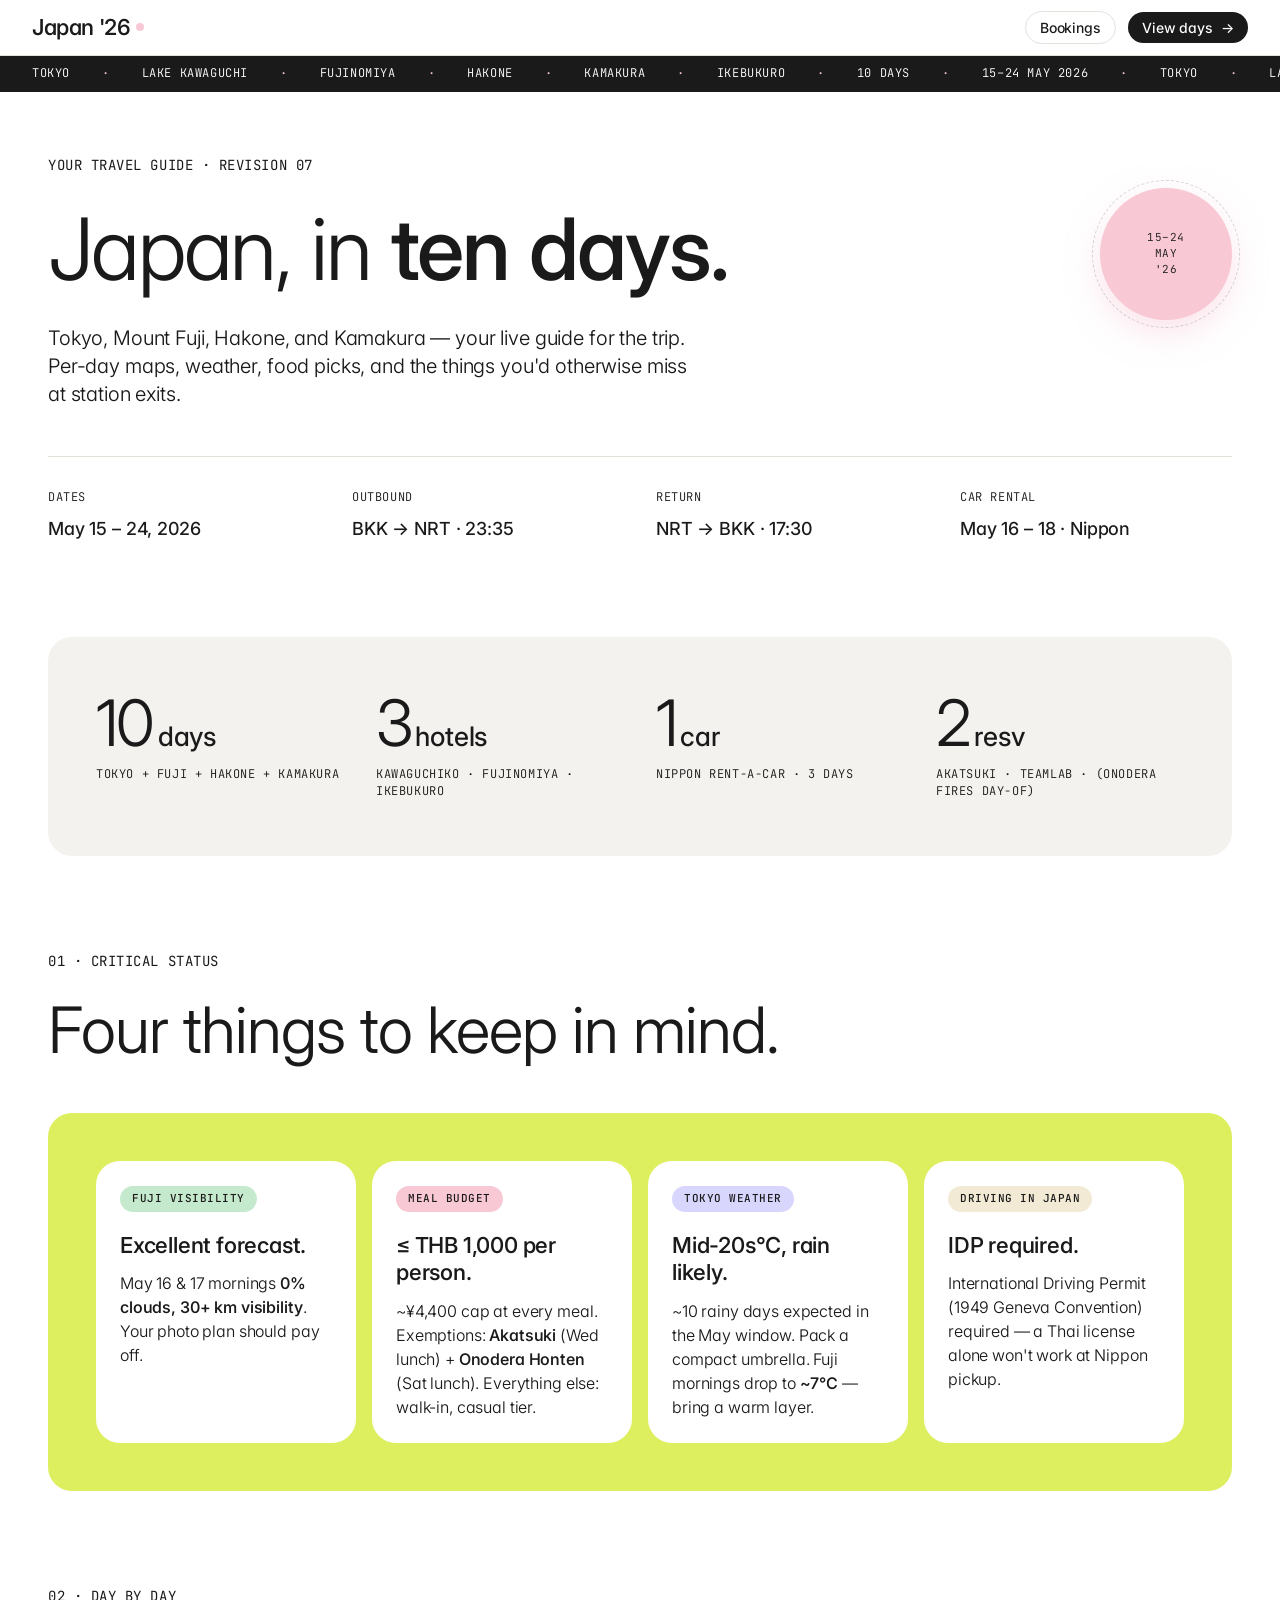
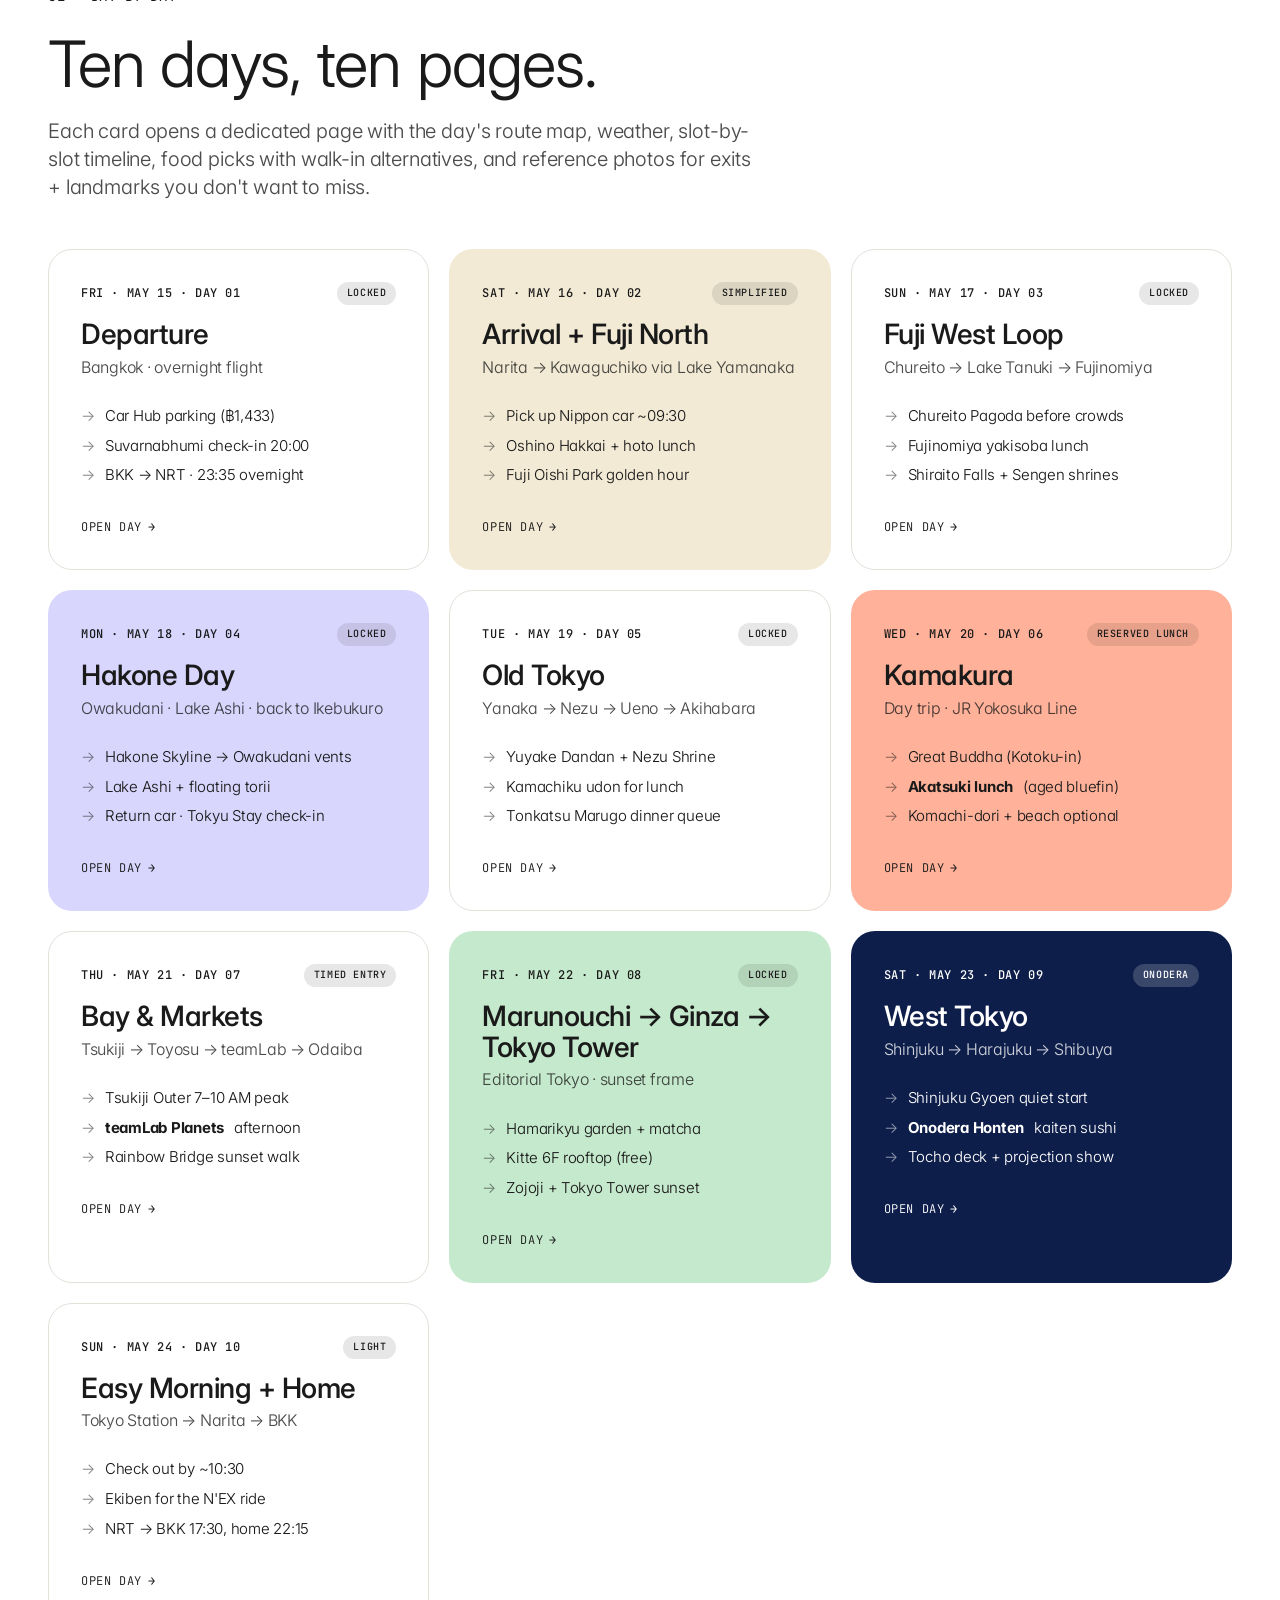
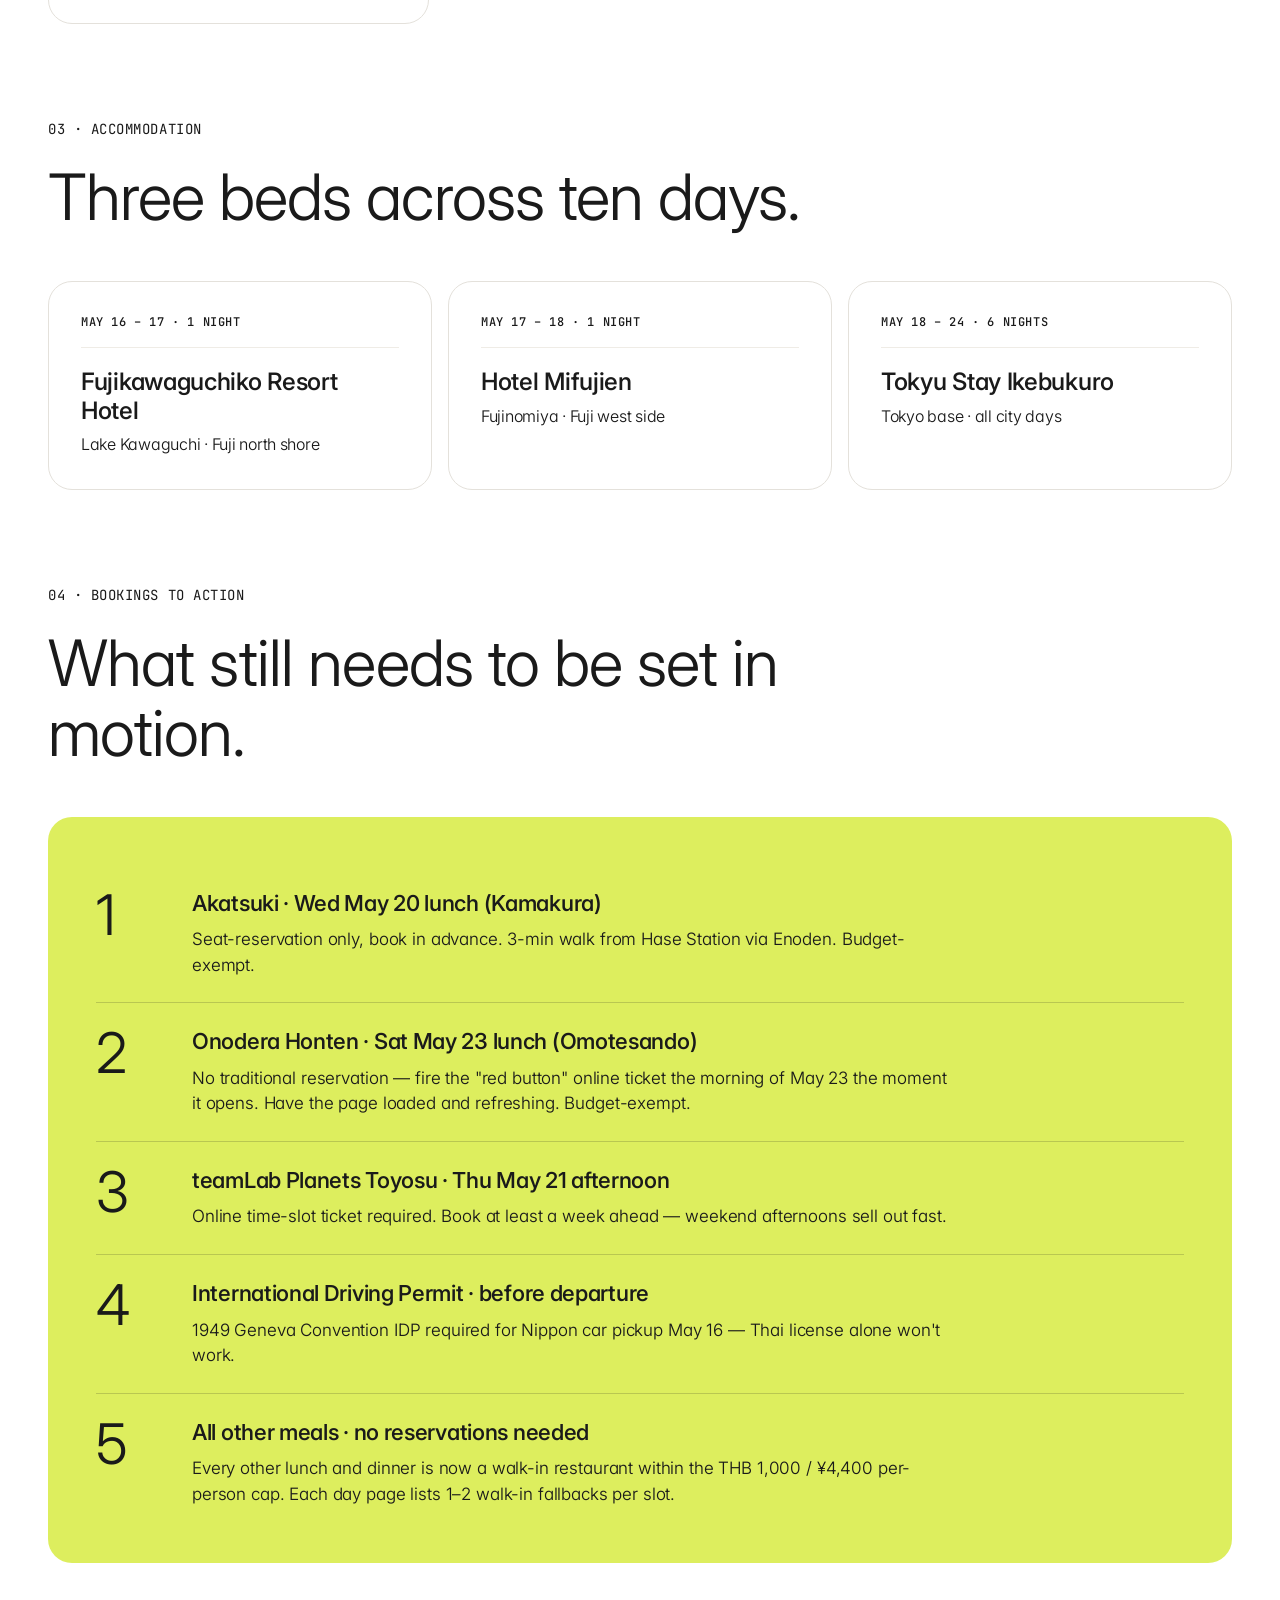
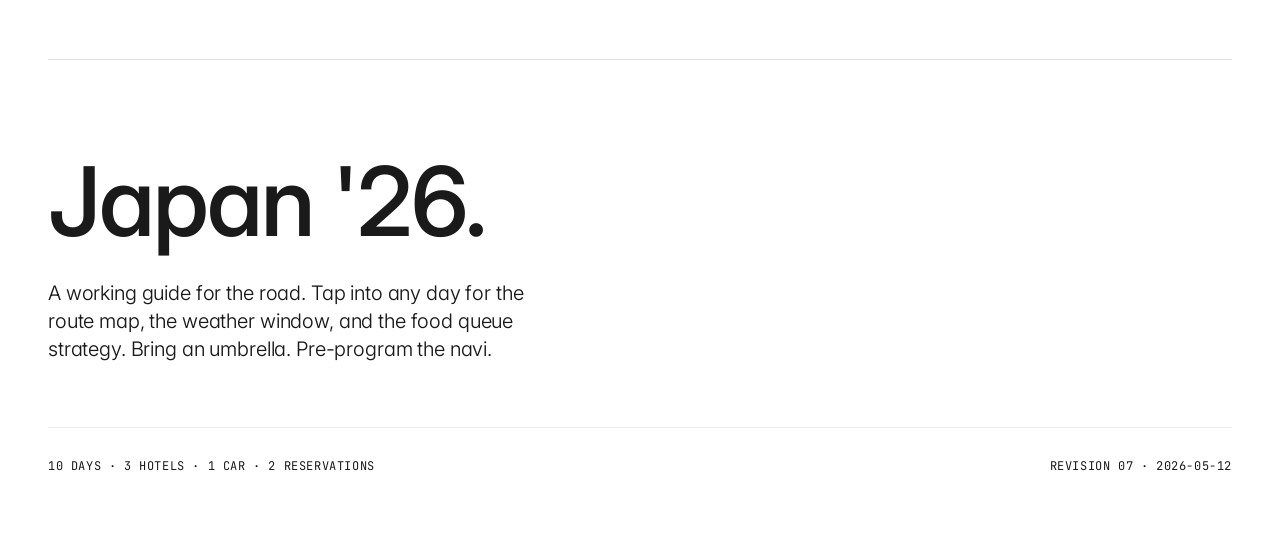
==== index.html @ 23b41fd6 "Initial commit: Japan May 2026 trip planner" ====
<!DOCTYPE html>
<html lang="en">
<head>
<meta charset="UTF-8">
<meta name="viewport" content="width=device-width, initial-scale=1.0">
<title>Japan '26 · May 15–24 — A Working Guide</title>
<link rel="preconnect" href="https://fonts.googleapis.com">
<link rel="preconnect" href="https://fonts.gstatic.com" crossorigin>
<link href="https://fonts.googleapis.com/css2?family=Inter:wght@100..900&family=JetBrains+Mono:wght@400;500;600&display=swap" rel="stylesheet">
<link rel="stylesheet" href="assets/styles.css">
</head>
<body>

<!-- TOP NAV -->
<nav class="top-nav">
  <a class="wordmark" href="index.html">Japan '26<span class="dot"></span></a>
  <div class="nav-actions">
    <a class="btn-secondary btn-sm" href="#bookings">Bookings</a>
    <a class="btn-primary btn-sm" href="#days">View days <span class="arrow">→</span></a>
  </div>
</nav>

<!-- MARQUEE -->
<div class="marquee" aria-hidden="true">
  <div class="marquee-track">
    <span>Tokyo</span><span class="sakura">·</span><span>Lake Kawaguchi</span><span class="sakura">·</span><span>Fujinomiya</span><span class="sakura">·</span><span>Hakone</span><span class="sakura">·</span><span>Kamakura</span><span class="sakura">·</span><span>Ikebukuro</span><span class="sakura">·</span><span>10 Days</span><span class="sakura">·</span><span>15–24 May 2026</span><span class="sakura">·</span>
    <span>Tokyo</span><span class="sakura">·</span><span>Lake Kawaguchi</span><span class="sakura">·</span><span>Fujinomiya</span><span class="sakura">·</span><span>Hakone</span><span class="sakura">·</span><span>Kamakura</span><span class="sakura">·</span><span>Ikebukuro</span><span class="sakura">·</span><span>10 Days</span><span class="sakura">·</span><span>15–24 May 2026</span><span class="sakura">·</span>
  </div>
</div>

<div class="container">

  <!-- HERO -->
  <header class="hero">
    <div class="orbit-badge">
      <span class="ring"></span>
      <span>15–24<br>May<br>'26</span>
    </div>
    <div class="eyebrow">Your travel guide · Revision 07</div>
    <h1 class="display-xl">
      <span class="word">Japan,</span>
      <span class="word">in</span>
      <span class="word em">ten</span>
      <span class="word em">days.</span>
    </h1>
    <p class="body-lg lede">Tokyo, Mount Fuji, Hakone, and Kamakura — your live guide for the trip. Per-day maps, weather, food picks, and the things you'd otherwise miss at station exits.</p>
    <div class="meta-row">
      <div>
        <span class="meta-label">Dates</span>
        <span class="meta-value">May 15 – 24, 2026</span>
      </div>
      <div>
        <span class="meta-label">Outbound</span>
        <span class="meta-value">BKK → NRT · 23:35</span>
      </div>
      <div>
        <span class="meta-label">Return</span>
        <span class="meta-value">NRT → BKK · 17:30</span>
      </div>
      <div>
        <span class="meta-label">Car rental</span>
        <span class="meta-value">May 16 – 18 · Nippon</span>
      </div>
    </div>
  </header>

  <!-- COUNTER STRIP -->
  <div class="counter-strip reveal">
    <div class="counter">
      <span class="counter-value"><span data-counter data-target="10">0</span><span class="unit">days</span></span>
      <span class="counter-label">Tokyo + Fuji + Hakone + Kamakura</span>
    </div>
    <div class="counter">
      <span class="counter-value"><span data-counter data-target="3">0</span><span class="unit">hotels</span></span>
      <span class="counter-label">Kawaguchiko · Fujinomiya · Ikebukuro</span>
    </div>
    <div class="counter">
      <span class="counter-value"><span data-counter data-target="1">0</span><span class="unit">car</span></span>
      <span class="counter-label">Nippon Rent-a-Car · 3 days</span>
    </div>
    <div class="counter">
      <span class="counter-value"><span data-counter data-target="2">0</span><span class="unit">resv</span></span>
      <span class="counter-label">Akatsuki · teamLab · (Onodera fires day-of)</span>
    </div>
  </div>

  <!-- 01 · CRITICAL STATUS -->
  <section class="reveal">
    <div class="section-head">
      <div class="eyebrow">01 · Critical Status</div>
      <h2 class="display-lg section-title">Four things to keep in mind.</h2>
    </div>
    <div class="color-block lime">
      <div class="status-grid">
        <div class="status-card">
          <span class="status-pill ok">Fuji visibility</span>
          <h3>Excellent forecast.</h3>
          <p>May 16 &amp; 17 mornings <strong>0% clouds, 30+ km visibility</strong>. Your photo plan should pay off.</p>
        </div>
        <div class="status-card">
          <span class="status-pill alert">Meal budget</span>
          <h3>≤ THB 1,000 per person.</h3>
          <p>~¥4,400 cap at every meal. Exemptions: <strong>Akatsuki</strong> (Wed lunch) + <strong>Onodera Honten</strong> (Sat lunch). Everything else: walk-in, casual tier.</p>
        </div>
        <div class="status-card">
          <span class="status-pill info">Tokyo weather</span>
          <h3>Mid-20s°C, rain likely.</h3>
          <p>~10 rainy days expected in the May window. Pack a compact umbrella. Fuji mornings drop to <strong>~7°C</strong> — bring a warm layer.</p>
        </div>
        <div class="status-card">
          <span class="status-pill note">Driving in Japan</span>
          <h3>IDP required.</h3>
          <p>International Driving Permit (1949 Geneva Convention) required — a Thai license alone won't work at Nippon pickup.</p>
        </div>
      </div>
    </div>
  </section>

  <!-- 02 · DAY BY DAY -->
  <section id="days">
    <div class="section-head">
      <div class="eyebrow">02 · Day by Day</div>
      <h2 class="display-lg section-title">Ten days, ten pages.</h2>
      <p class="body-lg" style="max-width:720px;margin-top:18px;opacity:0.78;">Each card opens a dedicated page with the day's route map, weather, slot-by-slot timeline, food picks with walk-in alternatives, and reference photos for exits + landmarks you don't want to miss.</p>
    </div>

    <div class="day-grid">
      <!-- Day 1 -->
      <a class="day-card canvas reveal" href="day1.html" data-day="1">
        <div class="day-card-meta"><span>Fri · May 15 · Day 01</span><span class="day-card-tag">Locked</span></div>
        <div class="day-card-title">Departure</div>
        <div class="day-card-sub">Bangkok · overnight flight</div>
        <ul class="day-card-list">
          <li>Car Hub parking (฿1,433)</li>
          <li>Suvarnabhumi check-in 20:00</li>
          <li>BKK → NRT · 23:35 overnight</li>
        </ul>
        <span class="day-card-cta">Open day <span class="arrow">→</span></span>
      </a>

      <!-- Day 2 -->
      <a class="day-card cream reveal delay-1" href="day2.html" data-day="2">
        <div class="day-card-meta"><span>Sat · May 16 · Day 02</span><span class="day-card-tag">Simplified</span></div>
        <div class="day-card-title">Arrival + Fuji North</div>
        <div class="day-card-sub">Narita → Kawaguchiko via Lake Yamanaka</div>
        <ul class="day-card-list">
          <li>Pick up Nippon car ~09:30</li>
          <li>Oshino Hakkai + hoto lunch</li>
          <li>Fuji Oishi Park golden hour</li>
        </ul>
        <span class="day-card-cta">Open day <span class="arrow">→</span></span>
      </a>

      <!-- Day 3 -->
      <a class="day-card canvas reveal delay-2" href="day3.html" data-day="3">
        <div class="day-card-meta"><span>Sun · May 17 · Day 03</span><span class="day-card-tag">Locked</span></div>
        <div class="day-card-title">Fuji West Loop</div>
        <div class="day-card-sub">Chureito → Lake Tanuki → Fujinomiya</div>
        <ul class="day-card-list">
          <li>Chureito Pagoda before crowds</li>
          <li>Fujinomiya yakisoba lunch</li>
          <li>Shiraito Falls + Sengen shrines</li>
        </ul>
        <span class="day-card-cta">Open day <span class="arrow">→</span></span>
      </a>

      <!-- Day 4 -->
      <a class="day-card lilac reveal delay-3" href="day4.html" data-day="4">
        <div class="day-card-meta"><span>Mon · May 18 · Day 04</span><span class="day-card-tag">Locked</span></div>
        <div class="day-card-title">Hakone Day</div>
        <div class="day-card-sub">Owakudani · Lake Ashi · back to Ikebukuro</div>
        <ul class="day-card-list">
          <li>Hakone Skyline → Owakudani vents</li>
          <li>Lake Ashi + floating torii</li>
          <li>Return car · Tokyu Stay check-in</li>
        </ul>
        <span class="day-card-cta">Open day <span class="arrow">→</span></span>
      </a>

      <!-- Day 5 -->
      <a class="day-card canvas reveal" href="day5.html" data-day="5">
        <div class="day-card-meta"><span>Tue · May 19 · Day 05</span><span class="day-card-tag">Locked</span></div>
        <div class="day-card-title">Old Tokyo</div>
        <div class="day-card-sub">Yanaka → Nezu → Ueno → Akihabara</div>
        <ul class="day-card-list">
          <li>Yuyake Dandan + Nezu Shrine</li>
          <li>Kamachiku udon for lunch</li>
          <li>Tonkatsu Marugo dinner queue</li>
        </ul>
        <span class="day-card-cta">Open day <span class="arrow">→</span></span>
      </a>

      <!-- Day 6 -->
      <a class="day-card coral reveal delay-1" href="day6.html" data-day="6">
        <div class="day-card-meta"><span>Wed · May 20 · Day 06</span><span class="day-card-tag">Reserved lunch</span></div>
        <div class="day-card-title">Kamakura</div>
        <div class="day-card-sub">Day trip · JR Yokosuka Line</div>
        <ul class="day-card-list">
          <li>Great Buddha (Kotoku-in)</li>
          <li><strong>Akatsuki lunch</strong> (aged bluefin)</li>
          <li>Komachi-dori + beach optional</li>
        </ul>
        <span class="day-card-cta">Open day <span class="arrow">→</span></span>
      </a>

      <!-- Day 7 -->
      <a class="day-card canvas reveal delay-2" href="day7.html" data-day="7">
        <div class="day-card-meta"><span>Thu · May 21 · Day 07</span><span class="day-card-tag">Timed entry</span></div>
        <div class="day-card-title">Bay &amp; Markets</div>
        <div class="day-card-sub">Tsukiji → Toyosu → teamLab → Odaiba</div>
        <ul class="day-card-list">
          <li>Tsukiji Outer 7–10 AM peak</li>
          <li><strong>teamLab Planets</strong> afternoon</li>
          <li>Rainbow Bridge sunset walk</li>
        </ul>
        <span class="day-card-cta">Open day <span class="arrow">→</span></span>
      </a>

      <!-- Day 8 -->
      <a class="day-card mint reveal delay-3" href="day8.html" data-day="8">
        <div class="day-card-meta"><span>Fri · May 22 · Day 08</span><span class="day-card-tag">Locked</span></div>
        <div class="day-card-title">Marunouchi → Ginza → Tokyo Tower</div>
        <div class="day-card-sub">Editorial Tokyo · sunset frame</div>
        <ul class="day-card-list">
          <li>Hamarikyu garden + matcha</li>
          <li>Kitte 6F rooftop (free)</li>
          <li>Zojoji + Tokyo Tower sunset</li>
        </ul>
        <span class="day-card-cta">Open day <span class="arrow">→</span></span>
      </a>

      <!-- Day 9 -->
      <a class="day-card navy reveal" href="day9.html" data-day="9">
        <div class="day-card-meta"><span>Sat · May 23 · Day 09</span><span class="day-card-tag">Onodera</span></div>
        <div class="day-card-title">West Tokyo</div>
        <div class="day-card-sub">Shinjuku → Harajuku → Shibuya</div>
        <ul class="day-card-list">
          <li>Shinjuku Gyoen quiet start</li>
          <li><strong>Onodera Honten</strong> kaiten sushi</li>
          <li>Tocho deck + projection show</li>
        </ul>
        <span class="day-card-cta">Open day <span class="arrow">→</span></span>
      </a>

      <!-- Day 10 -->
      <a class="day-card canvas reveal delay-1" href="day10.html" data-day="10">
        <div class="day-card-meta"><span>Sun · May 24 · Day 10</span><span class="day-card-tag">Light</span></div>
        <div class="day-card-title">Easy Morning + Home</div>
        <div class="day-card-sub">Tokyo Station → Narita → BKK</div>
        <ul class="day-card-list">
          <li>Check out by ~10:30</li>
          <li>Ekiben for the N'EX ride</li>
          <li>NRT → BKK 17:30, home 22:15</li>
        </ul>
        <span class="day-card-cta">Open day <span class="arrow">→</span></span>
      </a>
    </div>
  </section>

  <!-- 03 · ACCOMMODATION -->
  <section class="reveal">
    <div class="section-head">
      <div class="eyebrow">03 · Accommodation</div>
      <h2 class="display-lg section-title">Three beds across ten days.</h2>
    </div>
    <div class="hotel-grid">
      <div class="hotel-card">
        <div class="hotel-dates">May 16 – 17 · 1 night</div>
        <div class="hotel-name">Fujikawaguchiko Resort Hotel</div>
        <div class="hotel-loc">Lake Kawaguchi · Fuji north shore</div>
      </div>
      <div class="hotel-card">
        <div class="hotel-dates">May 17 – 18 · 1 night</div>
        <div class="hotel-name">Hotel Mifujien</div>
        <div class="hotel-loc">Fujinomiya · Fuji west side</div>
      </div>
      <div class="hotel-card">
        <div class="hotel-dates">May 18 – 24 · 6 nights</div>
        <div class="hotel-name">Tokyu Stay Ikebukuro</div>
        <div class="hotel-loc">Tokyo base · all city days</div>
      </div>
    </div>
  </section>

  <!-- 04 · BOOKINGS -->
  <section id="bookings" class="reveal">
    <div class="section-head">
      <div class="eyebrow">04 · Bookings to Action</div>
      <h2 class="display-lg section-title">What still needs to be set in motion.</h2>
    </div>
    <div class="color-block lime">
      <div class="bookings-list">
        <div class="booking">
          <div class="booking-num">1</div>
          <div>
            <div class="booking-title">Akatsuki · Wed May 20 lunch (Kamakura)</div>
            <div class="booking-body">Seat-reservation only, book in advance. 3-min walk from Hase Station via Enoden. Budget-exempt.</div>
          </div>
        </div>
        <div class="booking">
          <div class="booking-num">2</div>
          <div>
            <div class="booking-title">Onodera Honten · Sat May 23 lunch (Omotesando)</div>
            <div class="booking-body">No traditional reservation — fire the "red button" online ticket the morning of May 23 the moment it opens. Have the page loaded and refreshing. Budget-exempt.</div>
          </div>
        </div>
        <div class="booking">
          <div class="booking-num">3</div>
          <div>
            <div class="booking-title">teamLab Planets Toyosu · Thu May 21 afternoon</div>
            <div class="booking-body">Online time-slot ticket required. Book at least a week ahead — weekend afternoons sell out fast.</div>
          </div>
        </div>
        <div class="booking">
          <div class="booking-num">4</div>
          <div>
            <div class="booking-title">International Driving Permit · before departure</div>
            <div class="booking-body">1949 Geneva Convention IDP required for Nippon car pickup May 16 — Thai license alone won't work.</div>
          </div>
        </div>
        <div class="booking">
          <div class="booking-num">5</div>
          <div>
            <div class="booking-title">All other meals · no reservations needed</div>
            <div class="booking-body">Every other lunch and dinner is now a walk-in restaurant within the THB 1,000 / ¥4,400 per-person cap. Each day page lists 1–2 walk-in fallbacks per slot.</div>
          </div>
        </div>
      </div>
    </div>
  </section>

  <!-- FOOTER -->
  <footer class="footer">
    <div class="footer-wordmark">Japan '26.</div>
    <p class="body-lg">A working guide for the road. Tap into any day for the route map, the weather window, and the food queue strategy. Bring an umbrella. Pre-program the navi.</p>
    <div class="footer-meta">
      <span class="caption">10 days · 3 hotels · 1 car · 2 reservations</span>
      <span class="caption">Revision 07 · 2026-05-12</span>
    </div>
  </footer>

</div>

<script src="assets/routes.js"></script>
<script src="assets/app.js"></script>
</body>
</html>
---- assets/styles.css ----
/* ============================================================
   Japan '26 — Shared Design System
   Based on DESIGN.md (Figma-style monochrome + pastel blocks)
   ============================================================ */

:root {
  /* Brand & Accent */
  --primary: #1A1A1A;
  --canvas: #FFFFFF;
  --inverse-canvas: #1A1A1A;
  --accent-sakura: #F8C8D5;

  /* Surface */
  --surface-soft: #F4F2EE;
  --hairline: #E4E1DB;
  --hairline-soft: #EFECE6;

  /* Color Blocks */
  --block-lime: #DDEE5E;
  --block-lilac: #D9D6FE;
  --block-cream: #F2EAD5;
  --block-mint: #C5E9CC;
  --block-pink: #F9D6D4;
  --block-coral: #FFB199;
  --block-navy: #0E1E4A;

  /* Text */
  --ink: #1A1A1A;
  --inverse-ink: #FFFFFF;

  /* Semantic */
  --semantic-success: #2EA851;
  --semantic-warn: #C9621A;

  /* Motion */
  --ease-out: cubic-bezier(0.16, 1, 0.3, 1);
  --ease-quint: cubic-bezier(0.22, 1, 0.36, 1);
  --pulse-speed: 3.5s;
}

* { margin: 0; padding: 0; box-sizing: border-box; }
html { font-size: 16px; scroll-behavior: smooth; }
body {
  background: var(--canvas);
  color: var(--ink);
  font-family: 'Inter', system-ui, -apple-system, sans-serif;
  font-weight: 320;
  line-height: 1.45;
  letter-spacing: -0.26px;
  font-feature-settings: "kern" 1, "cv11" 1;
  -webkit-font-smoothing: antialiased;
  text-rendering: optimizeLegibility;
  overflow-x: hidden;
}
img, video, iframe { max-width: 100%; }

/* ============================================================
   TYPOGRAPHY ROLES
   ============================================================ */
.display-xl {
  font-size: clamp(48px, 8.4vw, 86px);
  font-weight: 340;
  line-height: 1.00;
  letter-spacing: -1.72px;
}
.display-lg {
  font-size: clamp(40px, 5.4vw, 64px);
  font-weight: 340;
  line-height: 1.10;
  letter-spacing: -0.96px;
}
.headline {
  font-size: 26px;
  font-weight: 540;
  line-height: 1.35;
  letter-spacing: -0.26px;
}
.subhead {
  font-size: 26px;
  font-weight: 340;
  line-height: 1.35;
  letter-spacing: -0.26px;
}
.card-title {
  font-size: 24px;
  font-weight: 700;
  line-height: 1.30;
  letter-spacing: -0.20px;
}
.body-lg {
  font-size: 20px;
  font-weight: 330;
  line-height: 1.40;
  letter-spacing: -0.14px;
}
.body {
  font-size: 18px;
  font-weight: 320;
  line-height: 1.45;
  letter-spacing: -0.26px;
}
.body-sm {
  font-size: 16px;
  font-weight: 330;
  line-height: 1.45;
  letter-spacing: -0.14px;
}
.eyebrow {
  font-family: 'JetBrains Mono', monospace;
  font-size: 14px;
  font-weight: 400;
  line-height: 1.30;
  letter-spacing: 0.54px;
  text-transform: uppercase;
}
.caption {
  font-family: 'JetBrains Mono', monospace;
  font-size: 12px;
  font-weight: 400;
  line-height: 1.00;
  letter-spacing: 0.60px;
  text-transform: uppercase;
}
.mono { font-family: 'JetBrains Mono', monospace; }

/* ============================================================
   TOP NAV
   ============================================================ */
.top-nav {
  height: 56px;
  border-bottom: 1px solid var(--hairline);
  display: flex;
  align-items: center;
  justify-content: space-between;
  padding: 0 32px;
  position: sticky;
  top: 0;
  background: rgba(255, 255, 255, 0.92);
  backdrop-filter: saturate(140%) blur(8px);
  -webkit-backdrop-filter: saturate(140%) blur(8px);
  z-index: 100;
}
.wordmark {
  font-size: 22px;
  font-weight: 540;
  letter-spacing: -0.4px;
  color: var(--ink);
  text-decoration: none;
}
.wordmark .dot {
  display: inline-block;
  width: 8px;
  height: 8px;
  background: var(--accent-sakura);
  border-radius: 50%;
  margin-left: 6px;
  vertical-align: 4px;
  animation: pulse-dot 2.4s ease-in-out infinite;
}
@keyframes pulse-dot {
  0%, 100% { transform: scale(1); opacity: 1; }
  50% { transform: scale(1.4); opacity: 0.7; }
}
.nav-actions {
  display: flex;
  gap: 12px;
  align-items: center;
}
.nav-actions .crumb {
  font-family: 'JetBrains Mono', monospace;
  font-size: 12px;
  letter-spacing: 0.60px;
  text-transform: uppercase;
  color: var(--ink);
  opacity: 0.65;
  margin-right: 8px;
}
.nav-actions .crumb .sep { margin: 0 8px; opacity: 0.4; }

/* ============================================================
   PILL BUTTONS
   ============================================================ */
.btn-primary, .btn-secondary {
  font-size: 20px;
  font-weight: 480;
  line-height: 1.40;
  letter-spacing: -0.10px;
  border-radius: 50px;
  border: none;
  cursor: pointer;
  text-decoration: none;
  display: inline-flex;
  align-items: center;
  gap: 8px;
  transition: transform 200ms var(--ease-out), background 200ms;
}
.btn-primary {
  background: var(--primary);
  color: var(--inverse-ink);
  padding: 10px 20px;
}
.btn-secondary {
  background: var(--canvas);
  color: var(--ink);
  padding: 8px 18px 10px;
  border: 1px solid var(--hairline);
}
.btn-primary:hover, .btn-secondary:hover { transform: translateY(-2px) scale(0.99); }
.btn-primary:active, .btn-secondary:active { transform: translateY(0) scale(0.98); }
.btn-sm { font-size: 14px; padding: 6px 14px; }
.btn-primary .arrow { transition: transform 220ms var(--ease-out); }
.btn-primary:hover .arrow { transform: translateX(4px); }

/* ============================================================
   MARQUEE
   ============================================================ */
.marquee {
  background: var(--inverse-canvas);
  color: var(--inverse-ink);
  height: 36px;
  display: flex;
  align-items: center;
  overflow: hidden;
  white-space: nowrap;
  font-family: 'JetBrains Mono', monospace;
  font-size: 12px;
  letter-spacing: 0.60px;
  text-transform: uppercase;
}
.marquee-track {
  display: inline-flex;
  gap: 32px;
  padding-left: 32px;
  animation: marquee 40s linear infinite;
}
.marquee-track span { flex: 0 0 auto; }
.marquee-track .sakura { color: var(--accent-sakura); }
@keyframes marquee {
  0% { transform: translateX(0); }
  100% { transform: translateX(-50%); }
}

/* ============================================================
   CONTAINER
   ============================================================ */
.container {
  max-width: 1280px;
  margin: 0 auto;
  padding: 64px 48px 48px;
}
.container-narrow {
  max-width: 980px;
  margin: 0 auto;
  padding: 64px 48px 48px;
}

/* ============================================================
   HERO (landing)
   ============================================================ */
.hero { padding: 0 0 96px; position: relative; }
.hero .eyebrow { margin-bottom: 32px; color: var(--ink); }
.hero h1 {
  max-width: 1000px;
  margin-bottom: 32px;
}
.hero h1 .em { font-weight: 540; }
.hero h1 .word { display: inline-block; animation: word-rise 700ms var(--ease-out) backwards; }
.hero h1 .word:nth-child(1) { animation-delay: 60ms; }
.hero h1 .word:nth-child(2) { animation-delay: 140ms; }
.hero h1 .word:nth-child(3) { animation-delay: 220ms; }
.hero h1 .word:nth-child(4) { animation-delay: 300ms; }
.hero h1 .word:nth-child(5) { animation-delay: 380ms; }
@keyframes word-rise {
  from { opacity: 0; transform: translateY(28px); }
  to { opacity: 1; transform: translateY(0); }
}
.hero .lede { max-width: 640px; animation: word-rise 700ms 400ms var(--ease-out) backwards; }
.meta-row {
  display: grid;
  grid-template-columns: repeat(auto-fit, minmax(200px, 1fr));
  gap: 32px;
  margin-top: 48px;
  padding-top: 32px;
  border-top: 1px solid var(--hairline);
}
.meta-label {
  font-family: 'JetBrains Mono', monospace;
  font-size: 12px;
  letter-spacing: 0.60px;
  text-transform: uppercase;
  color: var(--ink);
  display: block;
  margin-bottom: 10px;
}
.meta-value {
  font-size: 18px;
  font-weight: 480;
  letter-spacing: -0.14px;
  line-height: 1.30;
}

/* Orbital badge on landing hero */
.orbit-badge {
  position: absolute;
  top: 32px;
  right: 0;
  width: 132px;
  height: 132px;
  border-radius: 50%;
  background: var(--accent-sakura);
  display: flex;
  align-items: center;
  justify-content: center;
  font-family: 'JetBrains Mono', monospace;
  font-size: 11px;
  letter-spacing: 0.6px;
  text-transform: uppercase;
  text-align: center;
  color: var(--ink);
  animation: orbit-float 6s ease-in-out infinite;
  box-shadow: 0 12px 32px rgba(248, 200, 213, 0.5);
}
.orbit-badge .ring {
  position: absolute;
  inset: -8px;
  border-radius: 50%;
  border: 1px dashed rgba(26, 26, 26, 0.18);
  animation: orbit-spin 18s linear infinite;
}
@keyframes orbit-float {
  0%, 100% { transform: translateY(0) rotate(-4deg); }
  50% { transform: translateY(-12px) rotate(4deg); }
}
@keyframes orbit-spin {
  to { transform: rotate(360deg); }
}

/* ============================================================
   SECTIONS
   ============================================================ */
section { margin-bottom: 96px; }
.section-head { margin-bottom: 48px; }
.section-head .eyebrow { margin-bottom: 24px; }
.section-title { max-width: 900px; }

/* ============================================================
   COLOR BLOCKS
   ============================================================ */
.color-block {
  border-radius: 24px;
  padding: 48px;
  position: relative;
  overflow: hidden;
}
.color-block.lime { background: var(--block-lime); }
.color-block.lilac { background: var(--block-lilac); }
.color-block.cream { background: var(--block-cream); }
.color-block.mint { background: var(--block-mint); }
.color-block.pink { background: var(--block-pink); }
.color-block.coral { background: var(--block-coral); }
.color-block.navy {
  background: var(--block-navy);
  color: var(--inverse-ink);
}
.color-block.navy .eyebrow,
.color-block.navy .meta-label,
.color-block.navy .caption { color: var(--inverse-ink); }

/* ============================================================
   COUNTER STRIP
   ============================================================ */
.counter-strip {
  display: grid;
  grid-template-columns: repeat(auto-fit, minmax(180px, 1fr));
  gap: 32px;
  padding: 56px 48px;
  background: var(--surface-soft);
  border-radius: 24px;
  margin-bottom: 96px;
}
.counter {
  display: flex;
  flex-direction: column;
  gap: 12px;
}
.counter-value {
  font-size: clamp(40px, 5vw, 64px);
  font-weight: 340;
  letter-spacing: -1.6px;
  line-height: 0.95;
}
.counter-value .unit {
  font-size: 0.42em;
  font-weight: 480;
  margin-left: 4px;
  letter-spacing: -0.2px;
}
.counter-label {
  font-family: 'JetBrains Mono', monospace;
  font-size: 12px;
  letter-spacing: 0.6px;
  text-transform: uppercase;
}

/* ============================================================
   CRITICAL STATUS
   ============================================================ */
.status-grid {
  display: grid;
  grid-template-columns: repeat(auto-fit, minmax(240px, 1fr));
  gap: 16px;
}
.status-card {
  background: var(--canvas);
  border-radius: 24px;
  padding: 24px;
  position: relative;
  overflow: hidden;
}
.status-pill {
  display: inline-block;
  font-family: 'JetBrains Mono', monospace;
  font-size: 11px;
  font-weight: 500;
  letter-spacing: 0.50px;
  text-transform: uppercase;
  padding: 5px 12px;
  border-radius: 50px;
  background: var(--surface-soft);
  color: var(--ink);
  margin-bottom: 20px;
}
.status-pill.ok { background: var(--block-mint); }
.status-pill.alert { background: var(--accent-sakura); }
.status-pill.info { background: var(--block-lilac); }
.status-pill.note { background: var(--block-cream); }
.status-card h3 {
  font-size: 22px;
  font-weight: 540;
  line-height: 1.25;
  letter-spacing: -0.20px;
  margin-bottom: 12px;
}
.status-card p {
  font-size: 16px;
  font-weight: 330;
  line-height: 1.50;
  letter-spacing: -0.14px;
}
.status-card p strong { font-weight: 540; }

/* ============================================================
   DAY CARDS (landing grid)
   ============================================================ */
.day-grid {
  display: grid;
  grid-template-columns: repeat(auto-fit, minmax(320px, 1fr));
  gap: 20px;
}
.day-card {
  display: block;
  position: relative;
  border-radius: 24px;
  padding: 32px;
  text-decoration: none;
  color: var(--ink);
  overflow: hidden;
  transition: transform 320ms var(--ease-out), box-shadow 320ms var(--ease-out);
  border: 1px solid transparent;
}
.day-card.canvas { background: var(--canvas); border-color: var(--hairline); }
.day-card.cream { background: var(--block-cream); }
.day-card.lilac { background: var(--block-lilac); }
.day-card.coral { background: var(--block-coral); }
.day-card.mint { background: var(--block-mint); }
.day-card.pink { background: var(--block-pink); }
.day-card.lime { background: var(--block-lime); }
.day-card.navy { background: var(--block-navy); color: var(--inverse-ink); }
.day-card.navy .day-card-meta,
.day-card.navy .day-card-tag,
.day-card.navy .day-card-cta { color: var(--inverse-ink); }
.day-card:hover { transform: translateY(-4px); box-shadow: 0 24px 48px rgba(26,26,26,0.12); }

.day-card::after {
  content: "";
  position: absolute;
  inset: 0;
  pointer-events: none;
  background: linear-gradient(110deg, transparent 30%, rgba(255,255,255,0.28) 50%, transparent 70%);
  transform: translateX(-120%);
  transition: transform 900ms var(--ease-quint);
}
.day-card.navy::after {
  background: linear-gradient(110deg, transparent 30%, rgba(255,255,255,0.18) 50%, transparent 70%);
}
.day-card:hover::after { transform: translateX(120%); }

.day-card-meta {
  font-family: 'JetBrains Mono', monospace;
  font-size: 12px;
  font-weight: 500;
  letter-spacing: 0.60px;
  text-transform: uppercase;
  margin-bottom: 14px;
  display: flex;
  justify-content: space-between;
  align-items: center;
}
.day-card-tag {
  font-size: 10px;
  padding: 4px 10px;
  border-radius: 50px;
  background: rgba(26, 26, 26, 0.10);
}
.day-card.navy .day-card-tag { background: rgba(255, 255, 255, 0.18); }
.day-card-title {
  font-size: 28px;
  font-weight: 540;
  line-height: 1.10;
  letter-spacing: -0.5px;
  margin-bottom: 6px;
}
.day-card-sub {
  font-size: 16px;
  font-weight: 330;
  opacity: 0.78;
  margin-bottom: 22px;
}
.day-card-list {
  list-style: none;
  margin-bottom: 24px;
}
.day-card-list li {
  font-size: 15px;
  line-height: 1.45;
  padding: 4px 0;
  display: flex;
  gap: 10px;
}
.day-card-list li::before {
  content: "→";
  opacity: 0.55;
  flex: 0 0 14px;
}
.day-card-cta {
  font-family: 'JetBrains Mono', monospace;
  font-size: 12px;
  letter-spacing: 0.6px;
  text-transform: uppercase;
  display: inline-flex;
  align-items: center;
  gap: 6px;
}
.day-card-cta .arrow {
  transition: transform 280ms var(--ease-out);
}
.day-card:hover .day-card-cta .arrow {
  transform: translateX(6px);
}

/* Flow-dots underline (used in day hero + day-card titles optionally) */
.flow-line {
  position: relative;
  height: 2px;
  margin-top: 18px;
  background: rgba(26, 26, 26, 0.18);
  overflow: hidden;
  border-radius: 2px;
}
.day.navy .flow-line, .day-hero.navy .flow-line { background: rgba(255, 255, 255, 0.22); }
.flow-line span {
  position: absolute;
  top: -2px;
  width: 6px;
  height: 6px;
  border-radius: 50%;
  background: var(--ink);
  animation: flow-dash 3.2s linear infinite;
}
.day.navy .flow-line span, .day-hero.navy .flow-line span { background: var(--inverse-ink); }
.flow-line span:nth-child(1) { animation-delay: -2.6s; }
.flow-line span:nth-child(2) { animation-delay: -2.0s; }
.flow-line span:nth-child(3) { animation-delay: -1.4s; }
.flow-line span:nth-child(4) { animation-delay: -0.8s; }
.flow-line span:nth-child(5) { animation-delay: -0.2s; }
.flow-line span:nth-child(6) { animation-delay: -3.0s; }
@keyframes flow-dash {
  0% { left: -8px; opacity: 0; }
  12% { opacity: 1; }
  88% { opacity: 1; }
  100% { left: 100%; opacity: 0; }
}

/* ============================================================
   HOTELS
   ============================================================ */
.hotel-grid {
  display: grid;
  grid-template-columns: repeat(auto-fit, minmax(280px, 1fr));
  gap: 16px;
}
.hotel-card {
  background: var(--canvas);
  border: 1px solid var(--hairline);
  border-radius: 24px;
  padding: 32px;
  transition: transform 320ms var(--ease-out);
}
.hotel-card:hover { transform: translateY(-3px); }
.hotel-dates {
  font-family: 'JetBrains Mono', monospace;
  font-size: 12px;
  font-weight: 500;
  letter-spacing: 0.60px;
  text-transform: uppercase;
  color: var(--ink);
  margin-bottom: 20px;
  padding-bottom: 16px;
  border-bottom: 1px solid var(--hairline-soft);
}
.hotel-name {
  font-size: 24px;
  font-weight: 540;
  line-height: 1.20;
  letter-spacing: -0.30px;
  margin-bottom: 8px;
}
.hotel-loc {
  font-size: 16px;
  font-weight: 330;
  color: var(--ink);
}

/* ============================================================
   BOOKINGS LIST
   ============================================================ */
.bookings-list { margin-top: 16px; }
.booking {
  display: grid;
  grid-template-columns: 72px 1fr;
  gap: 24px;
  padding: 24px 0;
  border-bottom: 1px solid rgba(26, 26, 26, 0.18);
}
.booking:first-of-type { padding-top: 8px; }
.booking:last-of-type { border-bottom: none; padding-bottom: 8px; }
.booking-num {
  font-size: 56px;
  font-weight: 340;
  line-height: 0.95;
  letter-spacing: -1.20px;
}
.booking-title {
  font-size: 22px;
  font-weight: 540;
  line-height: 1.30;
  letter-spacing: -0.30px;
  margin-bottom: 10px;
}
.booking-body {
  font-size: 17px;
  font-weight: 330;
  line-height: 1.50;
  letter-spacing: -0.14px;
  max-width: 760px;
}

/* ============================================================
   FOOTER
   ============================================================ */
.footer {
  border-top: 1px solid var(--hairline);
  padding: 96px 0 32px;
}
.footer-wordmark {
  font-size: clamp(56px, 9vw, 96px);
  font-weight: 540;
  letter-spacing: -1.92px;
  line-height: 0.95;
  margin-bottom: 32px;
}
.footer p {
  max-width: 520px;
  margin-bottom: 64px;
}
.footer-meta {
  display: flex;
  justify-content: space-between;
  align-items: baseline;
  padding-top: 32px;
  border-top: 1px solid var(--hairline-soft);
  flex-wrap: wrap;
  gap: 16px;
}

/* ============================================================
   DAY-PAGE HERO (per-day)
   ============================================================ */
.day-hero {
  border-radius: 0 0 32px 32px;
  padding: 80px 48px 64px;
  position: relative;
  overflow: hidden;
}
.day-hero.canvas { background: var(--canvas); border-bottom: 1px solid var(--hairline); border-radius: 0; padding-bottom: 48px; }
.day-hero.cream { background: var(--block-cream); }
.day-hero.lilac { background: var(--block-lilac); }
.day-hero.coral { background: var(--block-coral); }
.day-hero.mint { background: var(--block-mint); }
.day-hero.pink { background: var(--block-pink); }
.day-hero.navy { background: var(--block-navy); color: var(--inverse-ink); }
.day-hero.navy .eyebrow,
.day-hero.navy .meta-label { color: var(--inverse-ink); }
.day-hero-inner {
  max-width: 1280px;
  margin: 0 auto;
}
.day-hero .eyebrow { margin-bottom: 16px; }
.day-hero h1 {
  margin-bottom: 8px;
}
.day-hero .sub {
  font-weight: 340;
  opacity: 0.66;
  font-size: 0.6em;
  margin-left: 6px;
}
.day-hero .day-pill-row {
  margin-top: 32px;
  display: flex;
  gap: 12px;
  flex-wrap: wrap;
}
.chip {
  font-family: 'JetBrains Mono', monospace;
  font-size: 11px;
  font-weight: 500;
  letter-spacing: 0.5px;
  text-transform: uppercase;
  padding: 6px 14px;
  border-radius: 50px;
  background: rgba(26, 26, 26, 0.10);
  color: var(--ink);
  white-space: nowrap;
}
.day-hero.navy .chip { background: rgba(255, 255, 255, 0.18); color: var(--inverse-ink); }
.chip.solid { background: var(--ink); color: var(--inverse-ink); }
.chip.warn { background: var(--semantic-warn); color: var(--inverse-ink); }
.chip.ok { background: var(--semantic-success); color: var(--inverse-ink); }
.chip.sakura { background: var(--accent-sakura); color: var(--ink); }

/* ============================================================
   WEATHER CARD
   ============================================================ */
.weather-row {
  display: grid;
  grid-template-columns: 1.2fr 1fr 1fr 1fr;
  gap: 16px;
  margin-top: 16px;
}
.weather-card {
  background: var(--canvas);
  border: 1px solid var(--hairline);
  border-radius: 24px;
  padding: 28px;
  position: relative;
  overflow: hidden;
}
.weather-card.lead { background: var(--surface-soft); border-color: transparent; }
.weather-card .label {
  font-family: 'JetBrains Mono', monospace;
  font-size: 11px;
  letter-spacing: 0.55px;
  text-transform: uppercase;
  margin-bottom: 16px;
  opacity: 0.65;
}
.weather-card .big {
  font-size: 44px;
  font-weight: 340;
  letter-spacing: -1.2px;
  line-height: 1;
  margin-bottom: 6px;
}
.weather-card .big .unit {
  font-size: 20px;
  font-weight: 480;
  margin-left: 4px;
  letter-spacing: -0.2px;
}
.weather-card .desc {
  font-size: 15px;
  line-height: 1.45;
  font-weight: 330;
}
.weather-card .desc strong { font-weight: 540; }
.weather-card.lead .desc { margin-top: 10px; }

.weather-icon {
  position: absolute;
  top: 22px;
  right: 22px;
  width: 36px;
  height: 36px;
  border-radius: 50%;
  display: flex;
  align-items: center;
  justify-content: center;
  font-size: 18px;
  background: var(--block-lime);
}
.weather-icon.rain { background: var(--block-lilac); }
.weather-icon.cool { background: var(--block-mint); }
.weather-icon.warm { background: var(--block-coral); }
.weather-icon.partly { background: var(--block-cream); }

.weather-card .external-link {
  display: inline-flex;
  align-items: center;
  gap: 6px;
  font-family: 'JetBrains Mono', monospace;
  font-size: 11px;
  letter-spacing: 0.55px;
  text-transform: uppercase;
  color: var(--ink);
  text-decoration: none;
  margin-top: 14px;
  border-bottom: 1px solid var(--hairline);
  padding-bottom: 4px;
  width: max-content;
  transition: gap 220ms var(--ease-out);
}
.weather-card .external-link:hover { gap: 12px; }

/* ============================================================
   MAP
   ============================================================ */
.map-wrap {
  position: relative;
  border-radius: 24px;
  overflow: hidden;
  border: 1px solid var(--hairline);
  background: var(--surface-soft);
}
.map-canvas {
  width: 100%;
  height: 480px;
}
.map-legend {
  position: absolute;
  bottom: 16px;
  left: 16px;
  background: rgba(255, 255, 255, 0.96);
  padding: 12px 16px;
  border-radius: 12px;
  font-family: 'JetBrains Mono', monospace;
  font-size: 11px;
  letter-spacing: 0.5px;
  text-transform: uppercase;
  box-shadow: 0 8px 24px rgba(0,0,0,0.08);
  z-index: 500;
  max-width: 280px;
  line-height: 1.5;
}
.map-legend .swatch {
  display: inline-block;
  width: 16px;
  height: 3px;
  background: #E04848;
  margin-right: 8px;
  vertical-align: middle;
  border-radius: 2px;
}
.map-legend .swatch.dashed {
  background: repeating-linear-gradient(90deg, #1A1A1A 0 4px, transparent 4px 8px);
  height: 2px;
}
.map-legend .swatch.flight {
  background: repeating-linear-gradient(90deg, #1A1A1A 0 2px, transparent 2px 8px);
  opacity: 0.55;
  height: 2px;
}
.map-legend > div { margin: 2px 0; }
.route-tooltip {
  background: rgba(26, 26, 26, 0.92) !important;
  color: #fff !important;
  border: none !important;
  font-family: 'JetBrains Mono', monospace !important;
  font-size: 10px !important;
  letter-spacing: 0.5px !important;
  text-transform: uppercase !important;
  padding: 4px 8px !important;
  box-shadow: none !important;
}

/* Leaflet marker custom style */
.route-marker {
  width: 30px;
  height: 30px;
  border-radius: 50%;
  background: var(--ink);
  color: var(--inverse-ink);
  display: flex;
  align-items: center;
  justify-content: center;
  font-family: 'JetBrains Mono', monospace;
  font-size: 13px;
  font-weight: 600;
  border: 3px solid var(--canvas);
  box-shadow: 0 4px 12px rgba(0,0,0,0.25);
}
.route-marker.accent { background: var(--accent-sakura); color: var(--ink); }

/* ============================================================
   TIMELINE (slot-by-slot)
   ============================================================ */
.timeline {
  position: relative;
  padding-left: 0;
}
.timeline-item {
  display: grid;
  grid-template-columns: 56px 120px 1fr;
  gap: 24px;
  padding: 20px 0;
  border-top: 1px solid var(--hairline-soft);
  position: relative;
}
.timeline-item:first-child { border-top: none; }
.timeline-num {
  width: 36px;
  height: 36px;
  border-radius: 50%;
  background: var(--ink);
  color: var(--inverse-ink);
  display: flex;
  align-items: center;
  justify-content: center;
  font-family: 'JetBrains Mono', monospace;
  font-size: 13px;
  font-weight: 600;
  flex-shrink: 0;
}
.timeline-time {
  font-family: 'JetBrains Mono', monospace;
  font-size: 12px;
  font-weight: 500;
  letter-spacing: 0.50px;
  text-transform: uppercase;
  padding-top: 9px;
}
.timeline-body {
  font-size: 17px;
  font-weight: 330;
  line-height: 1.50;
  letter-spacing: -0.14px;
  padding-top: 6px;
}
.timeline-body strong { font-weight: 540; }
.timeline-body .small {
  display: block;
  font-size: 14px;
  opacity: 0.7;
  margin-top: 6px;
}

/* ============================================================
   FOOD CARDS
   ============================================================ */
.food-grid {
  display: grid;
  grid-template-columns: repeat(auto-fit, minmax(300px, 1fr));
  gap: 16px;
  margin-top: 24px;
}
.food-card {
  background: var(--canvas);
  border: 1px solid var(--hairline);
  border-radius: 20px;
  padding: 24px;
  display: flex;
  flex-direction: column;
  gap: 14px;
  transition: transform 280ms var(--ease-out), border-color 280ms;
}
.food-card:hover { transform: translateY(-3px); border-color: var(--ink); }
.food-card.primary {
  background: var(--surface-soft);
  border-color: transparent;
}
.food-card.exempt {
  background: var(--accent-sakura);
  border-color: transparent;
}
.food-card-head {
  display: flex;
  justify-content: space-between;
  align-items: flex-start;
  gap: 12px;
}
.food-meal {
  font-family: 'JetBrains Mono', monospace;
  font-size: 11px;
  letter-spacing: 0.55px;
  text-transform: uppercase;
  opacity: 0.7;
}
.food-name {
  font-size: 19px;
  font-weight: 540;
  line-height: 1.25;
  letter-spacing: -0.2px;
  margin-top: 4px;
}
.food-cuisine {
  font-size: 14px;
  font-weight: 330;
  opacity: 0.78;
  margin-top: 4px;
}
.food-stats {
  display: flex;
  gap: 8px;
  flex-wrap: wrap;
}
.food-stat {
  font-family: 'JetBrains Mono', monospace;
  font-size: 11px;
  letter-spacing: 0.5px;
  text-transform: uppercase;
  padding: 4px 10px;
  border-radius: 50px;
  background: rgba(26, 26, 26, 0.07);
}
.food-stat.budget-ok { background: var(--block-mint); }
.food-stat.budget-tight { background: var(--block-cream); }
.food-stat.budget-exempt { background: var(--canvas); }
.food-note {
  font-size: 14px;
  line-height: 1.45;
  font-weight: 330;
}
.food-link {
  font-family: 'JetBrains Mono', monospace;
  font-size: 11px;
  letter-spacing: 0.55px;
  text-transform: uppercase;
  text-decoration: none;
  color: var(--ink);
  display: inline-flex;
  align-items: center;
  gap: 6px;
  margin-top: auto;
  padding-top: 8px;
  border-top: 1px solid var(--hairline-soft);
  transition: gap 220ms var(--ease-out);
}
.food-link:hover { gap: 12px; }
.food-card.exempt .food-link { border-top-color: rgba(26,26,26,0.15); }

/* ============================================================
   VISUAL NOTES (landmark images + station-exit boxes)
   ============================================================ */
.visual-grid {
  display: grid;
  grid-template-columns: repeat(auto-fit, minmax(280px, 1fr));
  gap: 16px;
  margin-top: 24px;
}
.visual-note {
  background: var(--canvas);
  border: 1px solid var(--hairline);
  border-radius: 20px;
  overflow: hidden;
  display: flex;
  flex-direction: column;
}
.visual-note img {
  width: 100%;
  height: 220px;
  object-fit: cover;
  display: block;
  background: var(--surface-soft);
}
.visual-note .caption-area {
  padding: 18px 20px;
}
.visual-note .caption-area .label {
  font-family: 'JetBrains Mono', monospace;
  font-size: 11px;
  letter-spacing: 0.55px;
  text-transform: uppercase;
  opacity: 0.65;
  margin-bottom: 6px;
}
.visual-note .caption-area .title {
  font-size: 17px;
  font-weight: 540;
  line-height: 1.30;
  letter-spacing: -0.2px;
  margin-bottom: 6px;
}
.visual-note .caption-area .desc {
  font-size: 14px;
  font-weight: 330;
  line-height: 1.45;
}

.station-exit-box {
  background: var(--surface-soft);
  border: 1px dashed var(--hairline);
  border-radius: 20px;
  padding: 24px;
  display: flex;
  flex-direction: column;
  gap: 12px;
  position: relative;
}
.station-exit-box::before {
  content: "";
  position: absolute;
  top: 0;
  left: 24px;
  width: 60px;
  height: 4px;
  background: var(--accent-sakura);
  border-radius: 0 0 4px 4px;
}
.station-exit-box .label {
  font-family: 'JetBrains Mono', monospace;
  font-size: 11px;
  letter-spacing: 0.55px;
  text-transform: uppercase;
  opacity: 0.65;
}
.station-exit-box .title {
  font-size: 18px;
  font-weight: 540;
  line-height: 1.25;
  letter-spacing: -0.2px;
}
.station-exit-box .desc {
  font-size: 14px;
  line-height: 1.5;
  font-weight: 330;
}
.station-exit-box .desc strong { font-weight: 540; }
.station-exit-box ol {
  list-style: none;
  counter-reset: step;
  display: flex;
  flex-direction: column;
  gap: 8px;
}
.station-exit-box ol li {
  counter-increment: step;
  font-size: 14px;
  line-height: 1.45;
  padding-left: 28px;
  position: relative;
}
.station-exit-box ol li::before {
  content: counter(step);
  position: absolute;
  left: 0;
  top: 0;
  width: 20px;
  height: 20px;
  border-radius: 50%;
  background: var(--ink);
  color: var(--inverse-ink);
  font-family: 'JetBrains Mono', monospace;
  font-size: 11px;
  font-weight: 600;
  display: flex;
  align-items: center;
  justify-content: center;
}

/* ============================================================
   TIPS / NOTE LINES
   ============================================================ */
.note-line {
  margin-top: 24px;
  padding: 18px 22px;
  background: rgba(26, 26, 26, 0.06);
  border-radius: 12px;
  font-size: 15px;
  font-weight: 330;
  line-height: 1.55;
  letter-spacing: -0.10px;
}
.day-hero.navy + section .note-line { background: var(--surface-soft); }
.note-line strong { font-weight: 540; }
.note-line.warn {
  background: var(--accent-sakura);
  color: var(--ink);
}
.note-line.tip {
  background: var(--block-cream);
}

.tips-grid {
  display: grid;
  grid-template-columns: repeat(auto-fit, minmax(280px, 1fr));
  gap: 12px;
}

/* ============================================================
   PREV/NEXT DAY NAV
   ============================================================ */
.day-nav {
  display: grid;
  grid-template-columns: 1fr 1fr;
  gap: 16px;
  margin-top: 64px;
}
.day-nav a {
  display: flex;
  flex-direction: column;
  gap: 10px;
  padding: 28px;
  border-radius: 20px;
  background: var(--surface-soft);
  text-decoration: none;
  color: var(--ink);
  transition: transform 280ms var(--ease-out), background 280ms;
  position: relative;
  overflow: hidden;
}
.day-nav a:hover { transform: translateY(-3px); background: var(--block-cream); }
.day-nav a.next { text-align: right; }
.day-nav a.disabled {
  opacity: 0.4;
  pointer-events: none;
}
.day-nav .label {
  font-family: 'JetBrains Mono', monospace;
  font-size: 11px;
  letter-spacing: 0.55px;
  text-transform: uppercase;
  opacity: 0.65;
}
.day-nav .title {
  font-size: 20px;
  font-weight: 540;
  letter-spacing: -0.3px;
}

/* ============================================================
   REVEAL ON SCROLL
   ============================================================ */
.reveal {
  opacity: 0;
  transform: translateY(20px);
  transition: opacity 700ms var(--ease-out), transform 700ms var(--ease-out);
}
.reveal.in-view {
  opacity: 1;
  transform: translateY(0);
}
.reveal.delay-1 { transition-delay: 80ms; }
.reveal.delay-2 { transition-delay: 160ms; }
.reveal.delay-3 { transition-delay: 240ms; }
.reveal.delay-4 { transition-delay: 320ms; }

/* ============================================================
   RESPONSIVE
   ============================================================ */
@media (max-width: 960px) {
  .top-nav { padding: 0 24px; }
  .container, .container-narrow { padding: 48px 24px; }
  .day-hero { padding: 56px 24px 48px; border-radius: 0 0 24px 24px; }
  .weather-row { grid-template-columns: 1fr 1fr; }
  .orbit-badge { display: none; }
}
@media (max-width: 768px) {
  .top-nav .nav-actions .btn-secondary { display: none; }
  .top-nav .nav-actions .crumb { display: none; }
  .container, .container-narrow { padding: 40px 24px; }
  section { margin-bottom: 64px; }
  .section-head { margin-bottom: 32px; }
  .hero { padding-bottom: 64px; }
  .day-hero { padding: 48px 20px 40px; }
  .color-block {
    border-radius: 0;
    margin-left: -24px;
    margin-right: -24px;
    padding: 32px 20px;
  }
  .counter-strip {
    border-radius: 0;
    margin-left: -24px;
    margin-right: -24px;
    padding: 32px 20px;
    gap: 24px;
    margin-bottom: 64px;
  }
  .day-card { padding: 24px; }
  .day-card-title { font-size: 24px; }
  .hotel-card { padding: 24px; }
  .hotel-name { font-size: 20px; }
  .weather-card { padding: 22px; }
  .weather-card .big { font-size: 36px; }
  .status-card { padding: 20px; }
  .status-card h3 { font-size: 20px; }
  .booking-title { font-size: 20px; }
  .timeline-item {
    grid-template-columns: 40px 1fr;
    row-gap: 6px;
  }
  .timeline-time { padding-top: 0; grid-column: 2; }
  .timeline-body { grid-column: 2; padding-top: 0; }
  .timeline-num { grid-row: 1 / span 2; }
  .booking { grid-template-columns: 48px 1fr; gap: 16px; }
  .booking-num { font-size: 32px; }
  .day-nav { grid-template-columns: 1fr; }
  .day-nav a { padding: 20px; }
  .day-nav a.next { text-align: left; }
  .map-canvas { height: 360px; }
  .weather-row { grid-template-columns: 1fr 1fr; }
  .footer { padding: 64px 0 24px; }
  .footer p { margin-bottom: 40px; }
  .btn-sm { padding: 10px 16px; font-size: 14px; }
}
@media (max-width: 560px) {
  .weather-row { grid-template-columns: 1fr; }
}
@media (max-width: 480px) {
  .display-xl { font-size: clamp(36px, 11vw, 48px); letter-spacing: -1.2px; }
  .display-lg { font-size: clamp(30px, 8.5vw, 40px); letter-spacing: -0.6px; }
  .body-lg { font-size: 17px; }
  .container, .container-narrow { padding: 32px 16px; }
  .day-hero { padding: 40px 16px 32px; }
  .hero { padding-bottom: 56px; }
  .hero h1 { margin-bottom: 24px; }
  .meta-row { gap: 20px; margin-top: 32px; padding-top: 24px; }
  .meta-value { font-size: 16px; }
  .day-hero h1 .sub { display: block; margin-left: 0; margin-top: 4px; font-size: 0.55em; }
  .day-pill-row { gap: 8px; }
  .chip { font-size: 10px; padding: 5px 12px; }
  .day-card { padding: 20px; }
  .day-card-title { font-size: 22px; }
  .counter-value { font-size: clamp(32px, 9vw, 44px); }
  .color-block {
    margin-left: -16px;
    margin-right: -16px;
    padding: 28px 16px;
  }
  .counter-strip {
    margin-left: -16px;
    margin-right: -16px;
    padding: 28px 16px;
  }
  .map-canvas { height: 320px; }
  .timeline-item { padding: 16px 0; gap: 16px; }
  .timeline-body { font-size: 16px; }
  .food-card { padding: 20px; gap: 12px; }
  .food-name { font-size: 17px; }
  .visual-note img { height: 180px; }
  .footer-wordmark { font-size: clamp(44px, 14vw, 64px); letter-spacing: -1.2px; }
  .marquee { height: 30px; font-size: 11px; }
  .marquee-track { gap: 24px; padding-left: 20px; }
}
@media (max-width: 380px) {
  .container, .container-narrow { padding: 28px 14px; }
  .day-hero { padding: 36px 14px 28px; }
  .day-card-title { font-size: 20px; }
  .color-block {
    margin-left: -14px;
    margin-right: -14px;
    padding: 24px 14px;
  }
  .counter-strip {
    margin-left: -14px;
    margin-right: -14px;
    padding: 24px 14px;
  }
}

/* ============================================================
   REDUCED MOTION
   ============================================================ */
@media (prefers-reduced-motion: reduce) {
  *, *::before, *::after {
    animation-duration: 0.001ms !important;
    animation-iteration-count: 1 !important;
    transition-duration: 0.001ms !important;
    scroll-behavior: auto !important;
  }
  .reveal { opacity: 1; transform: none; }
}
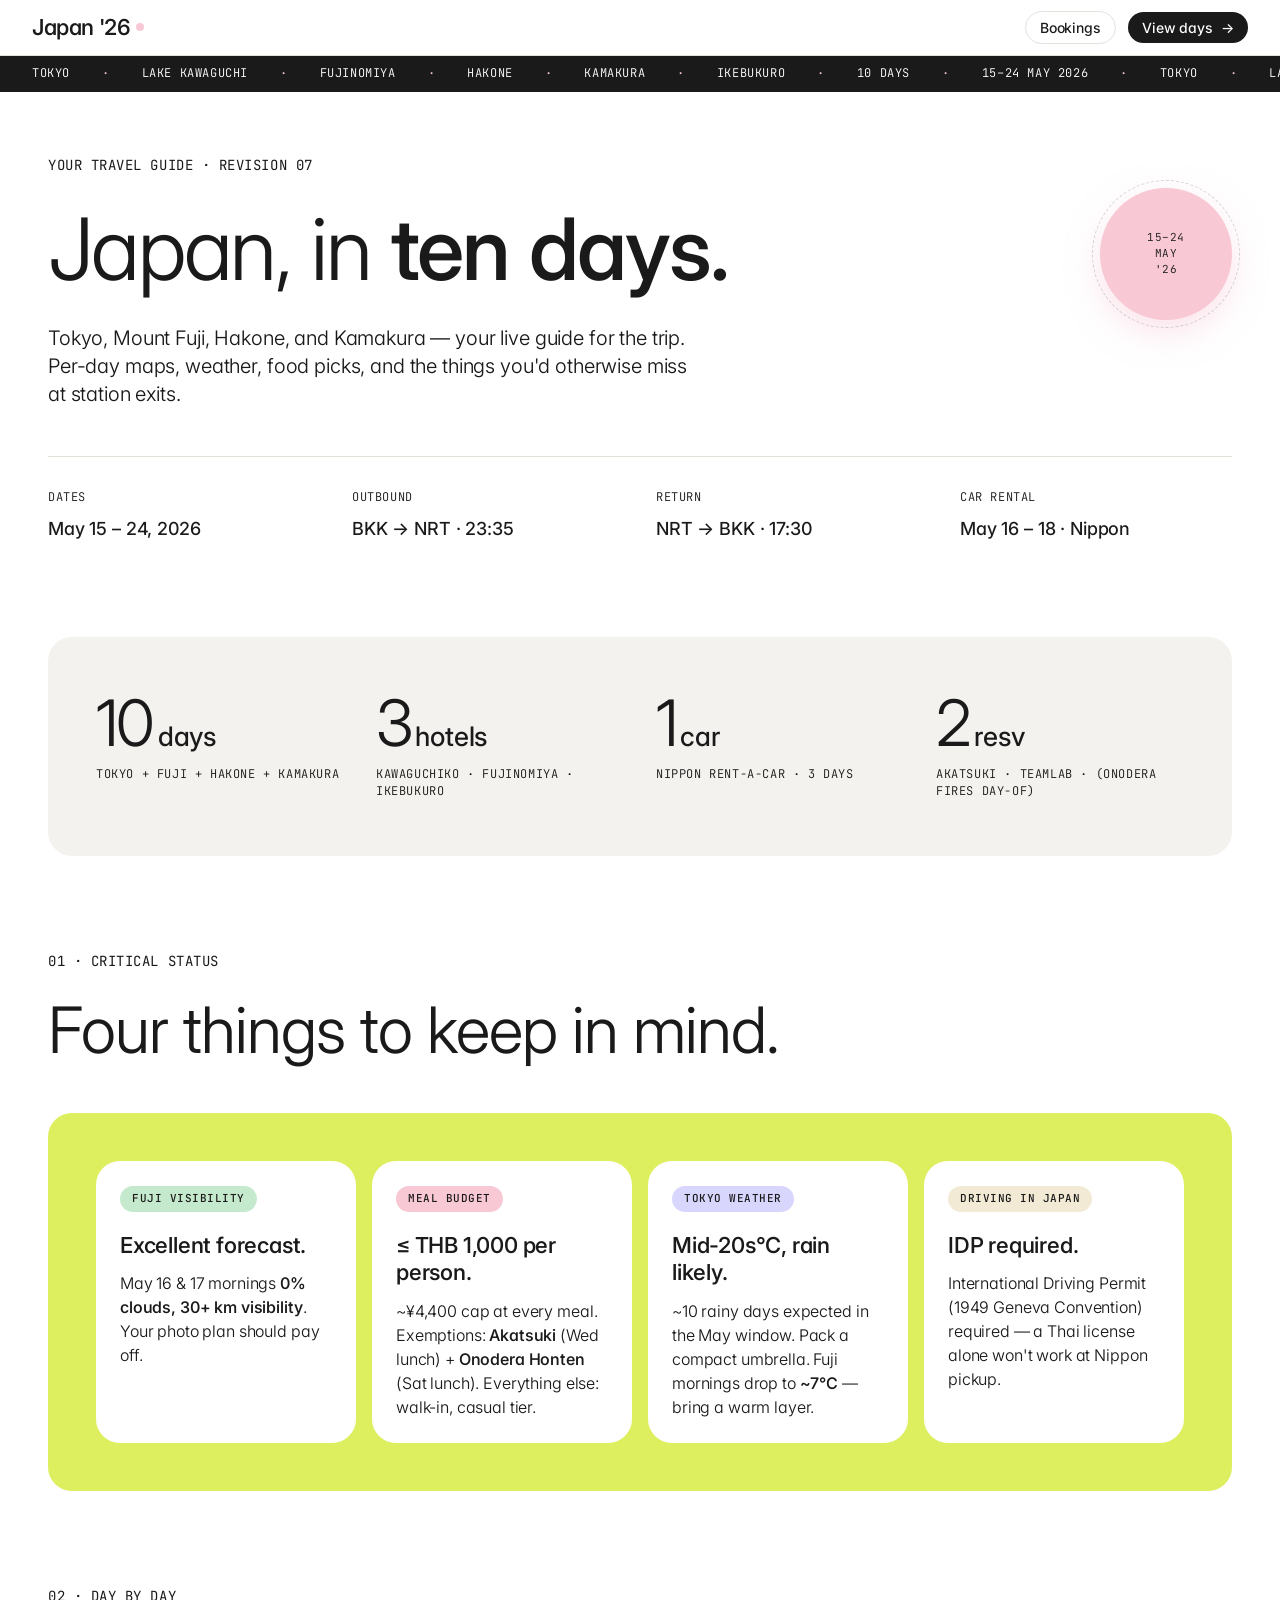
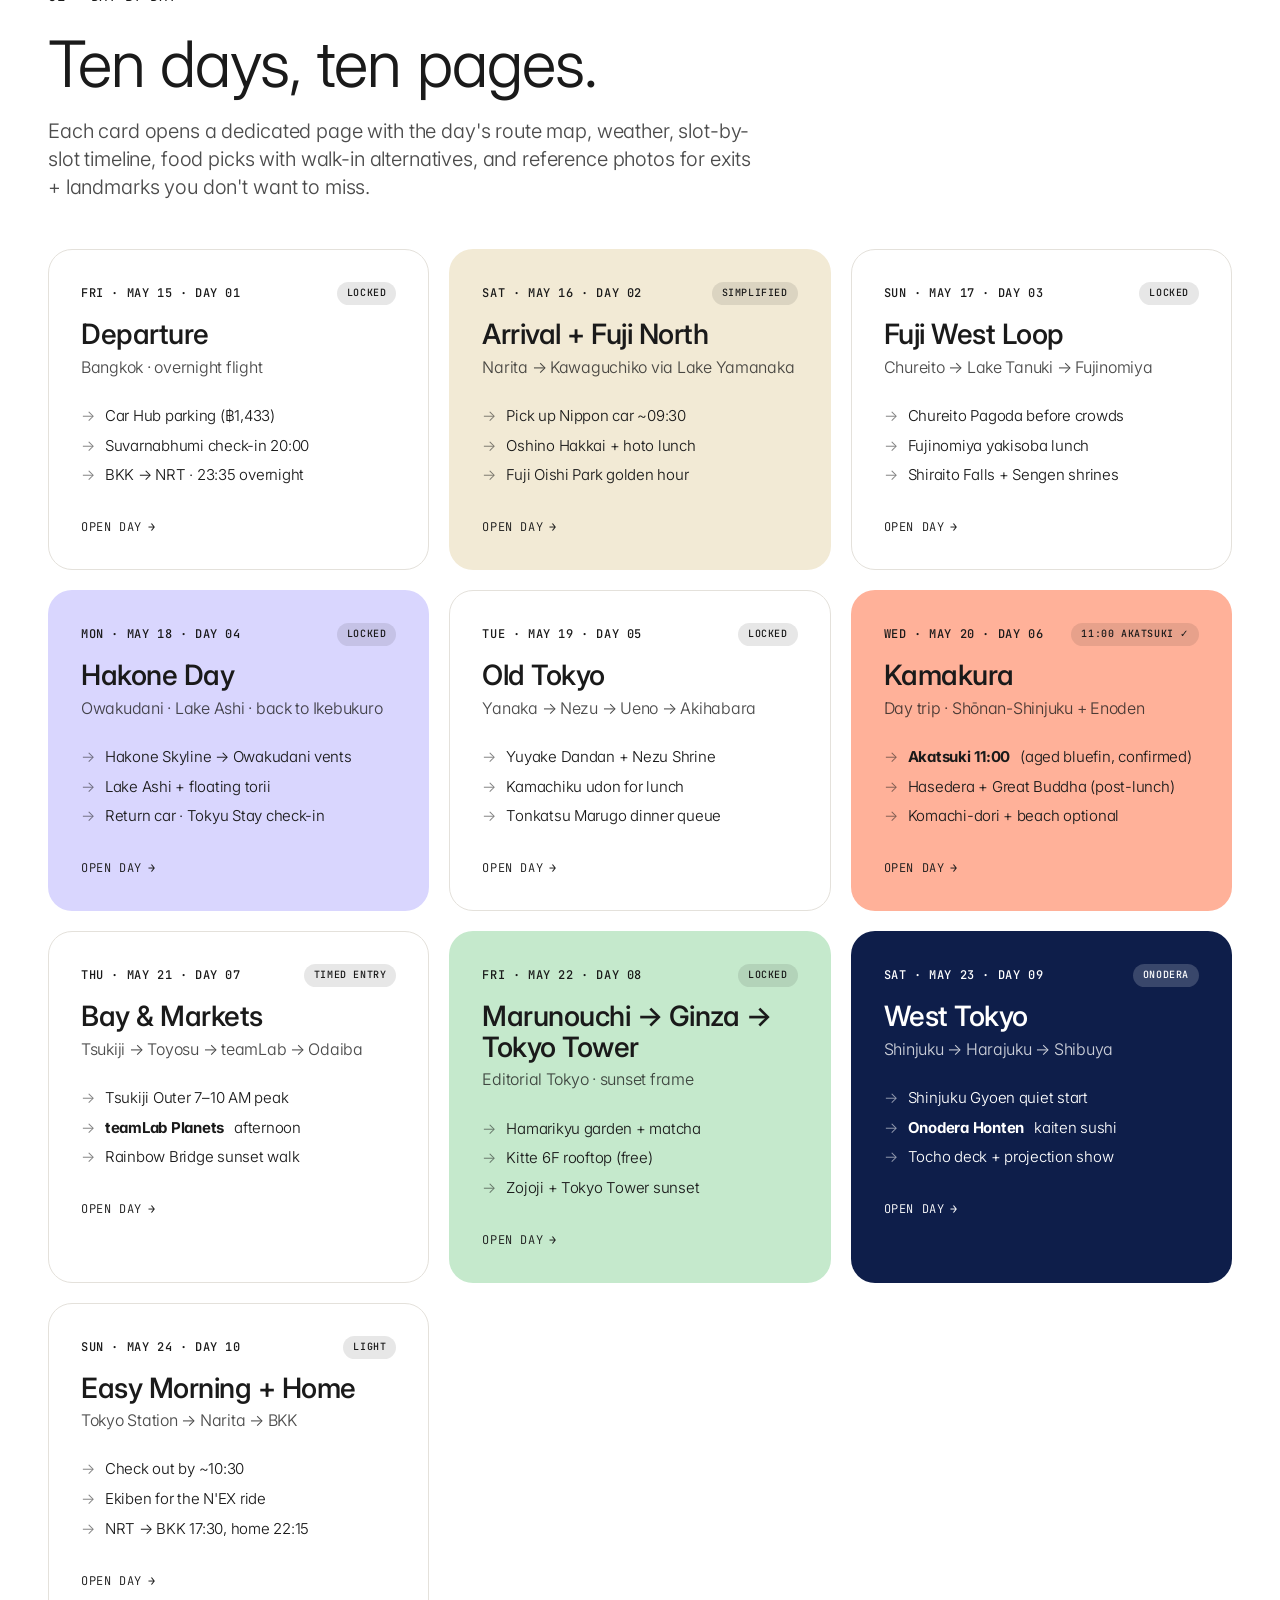
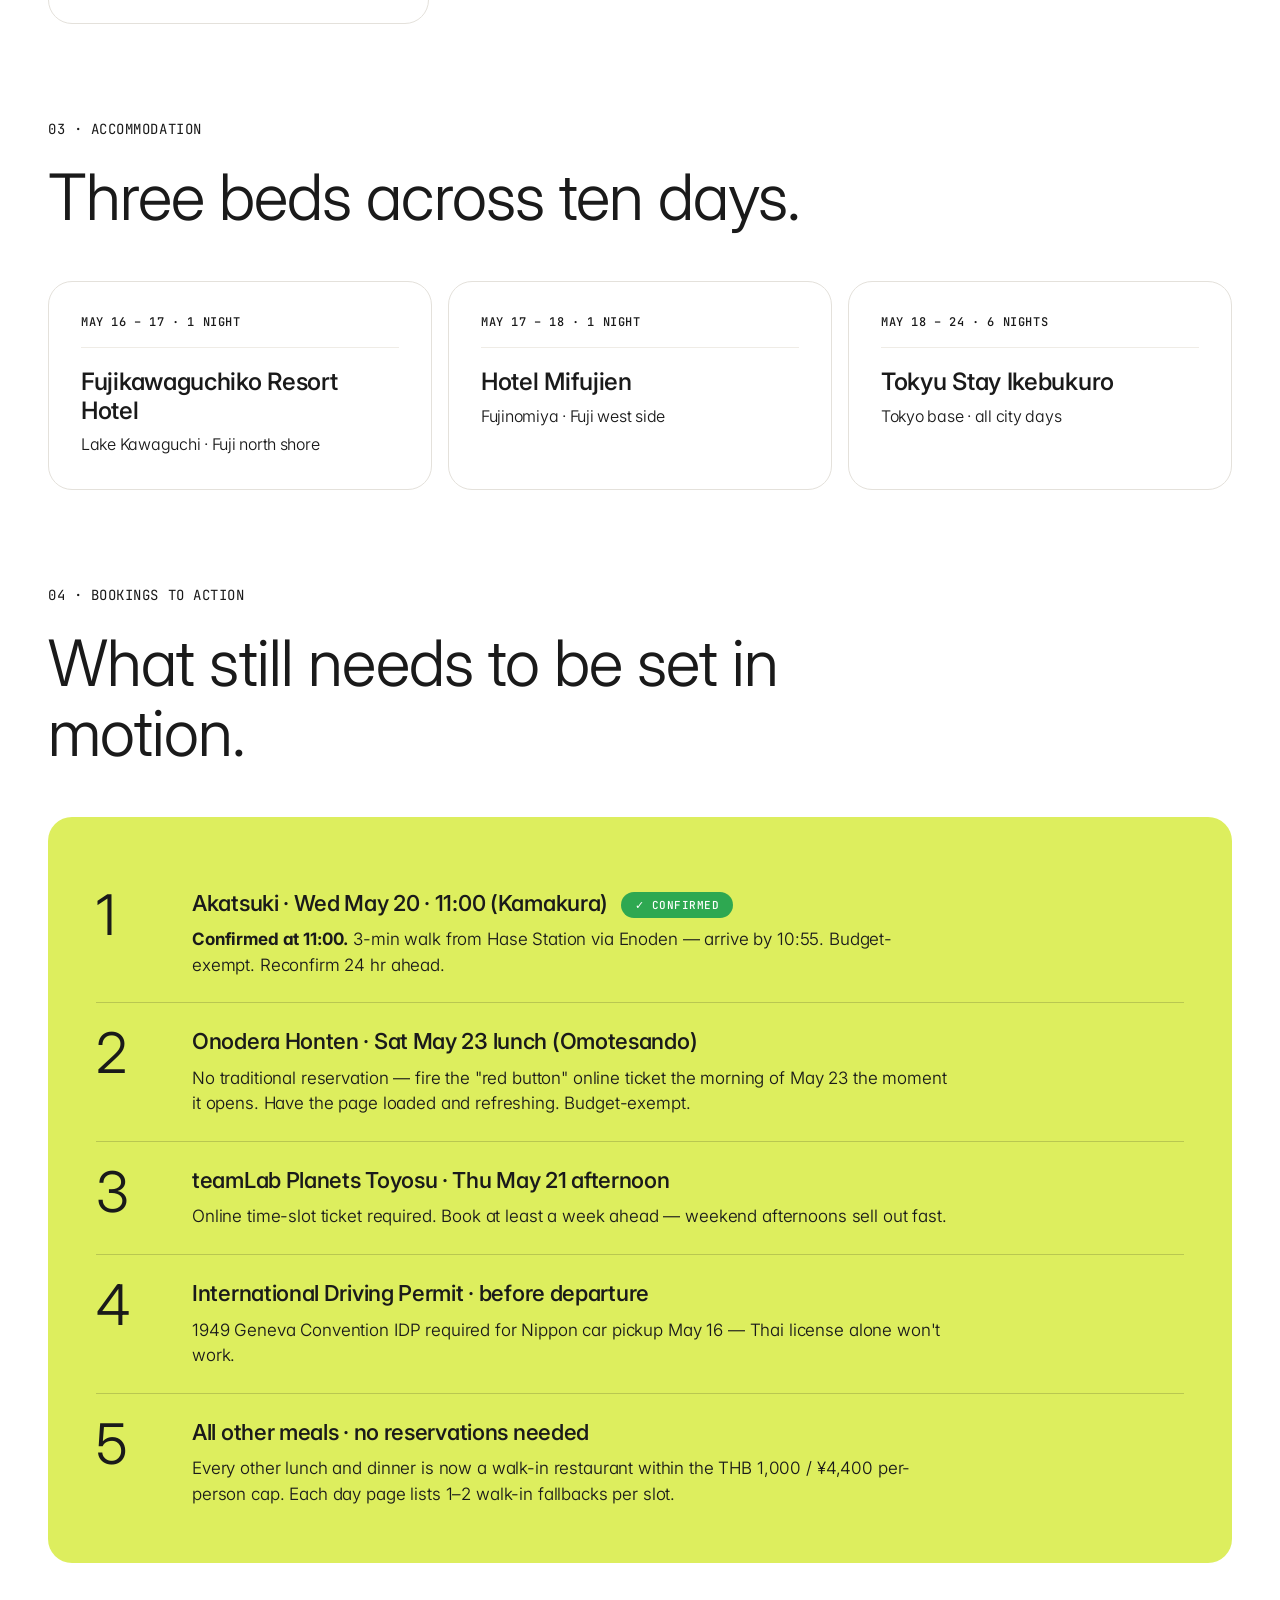
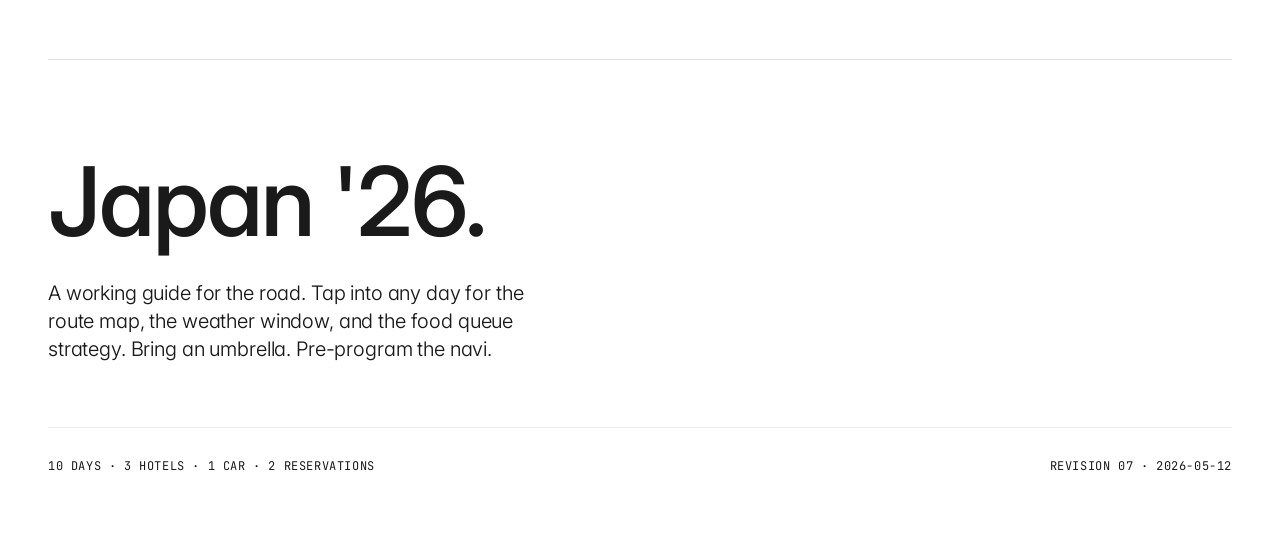
==== commit a70cf7a9: "Lock Day 6 timeline around confirmed 11:00 Akatsuki Akatsuki is reserved for 11:00 sharp, which does" ====
--- a/index.html
+++ b/index.html
@@ -3,6 +3,7 @@
 <head>
 <meta charset="UTF-8">
 <meta name="viewport" content="width=device-width, initial-scale=1.0">
+<link rel="icon" type="image/svg+xml" href="favicon.svg">
 <title>Japan '26 · May 15–24 — A Working Guide</title>
 <link rel="preconnect" href="https://fonts.googleapis.com">
 <link rel="preconnect" href="https://fonts.gstatic.com" crossorigin>
@@ -192,12 +193,12 @@
 
       <!-- Day 6 -->
       <a class="day-card coral reveal delay-1" href="day6.html" data-day="6">
-        <div class="day-card-meta"><span>Wed · May 20 · Day 06</span><span class="day-card-tag">Reserved lunch</span></div>
+        <div class="day-card-meta"><span>Wed · May 20 · Day 06</span><span class="day-card-tag">11:00 Akatsuki ✓</span></div>
         <div class="day-card-title">Kamakura</div>
-        <div class="day-card-sub">Day trip · JR Yokosuka Line</div>
-        <ul class="day-card-list">
-          <li>Great Buddha (Kotoku-in)</li>
-          <li><strong>Akatsuki lunch</strong> (aged bluefin)</li>
+        <div class="day-card-sub">Day trip · Shōnan-Shinjuku + Enoden</div>
+        <ul class="day-card-list">
+          <li><strong>Akatsuki 11:00</strong> (aged bluefin, confirmed)</li>
+          <li>Hasedera + Great Buddha (post-lunch)</li>
           <li>Komachi-dori + beach optional</li>
         </ul>
         <span class="day-card-cta">Open day <span class="arrow">→</span></span>
@@ -293,8 +294,8 @@
         <div class="booking">
           <div class="booking-num">1</div>
           <div>
-            <div class="booking-title">Akatsuki · Wed May 20 lunch (Kamakura)</div>
-            <div class="booking-body">Seat-reservation only, book in advance. 3-min walk from Hase Station via Enoden. Budget-exempt.</div>
+            <div class="booking-title">Akatsuki · Wed May 20 · 11:00 (Kamakura) <span class="chip ok" style="vertical-align:middle;margin-left:8px;">✓ Confirmed</span></div>
+            <div class="booking-body"><strong>Confirmed at 11:00.</strong> 3-min walk from Hase Station via Enoden — arrive by 10:55. Budget-exempt. Reconfirm 24 hr ahead.</div>
           </div>
         </div>
         <div class="booking">
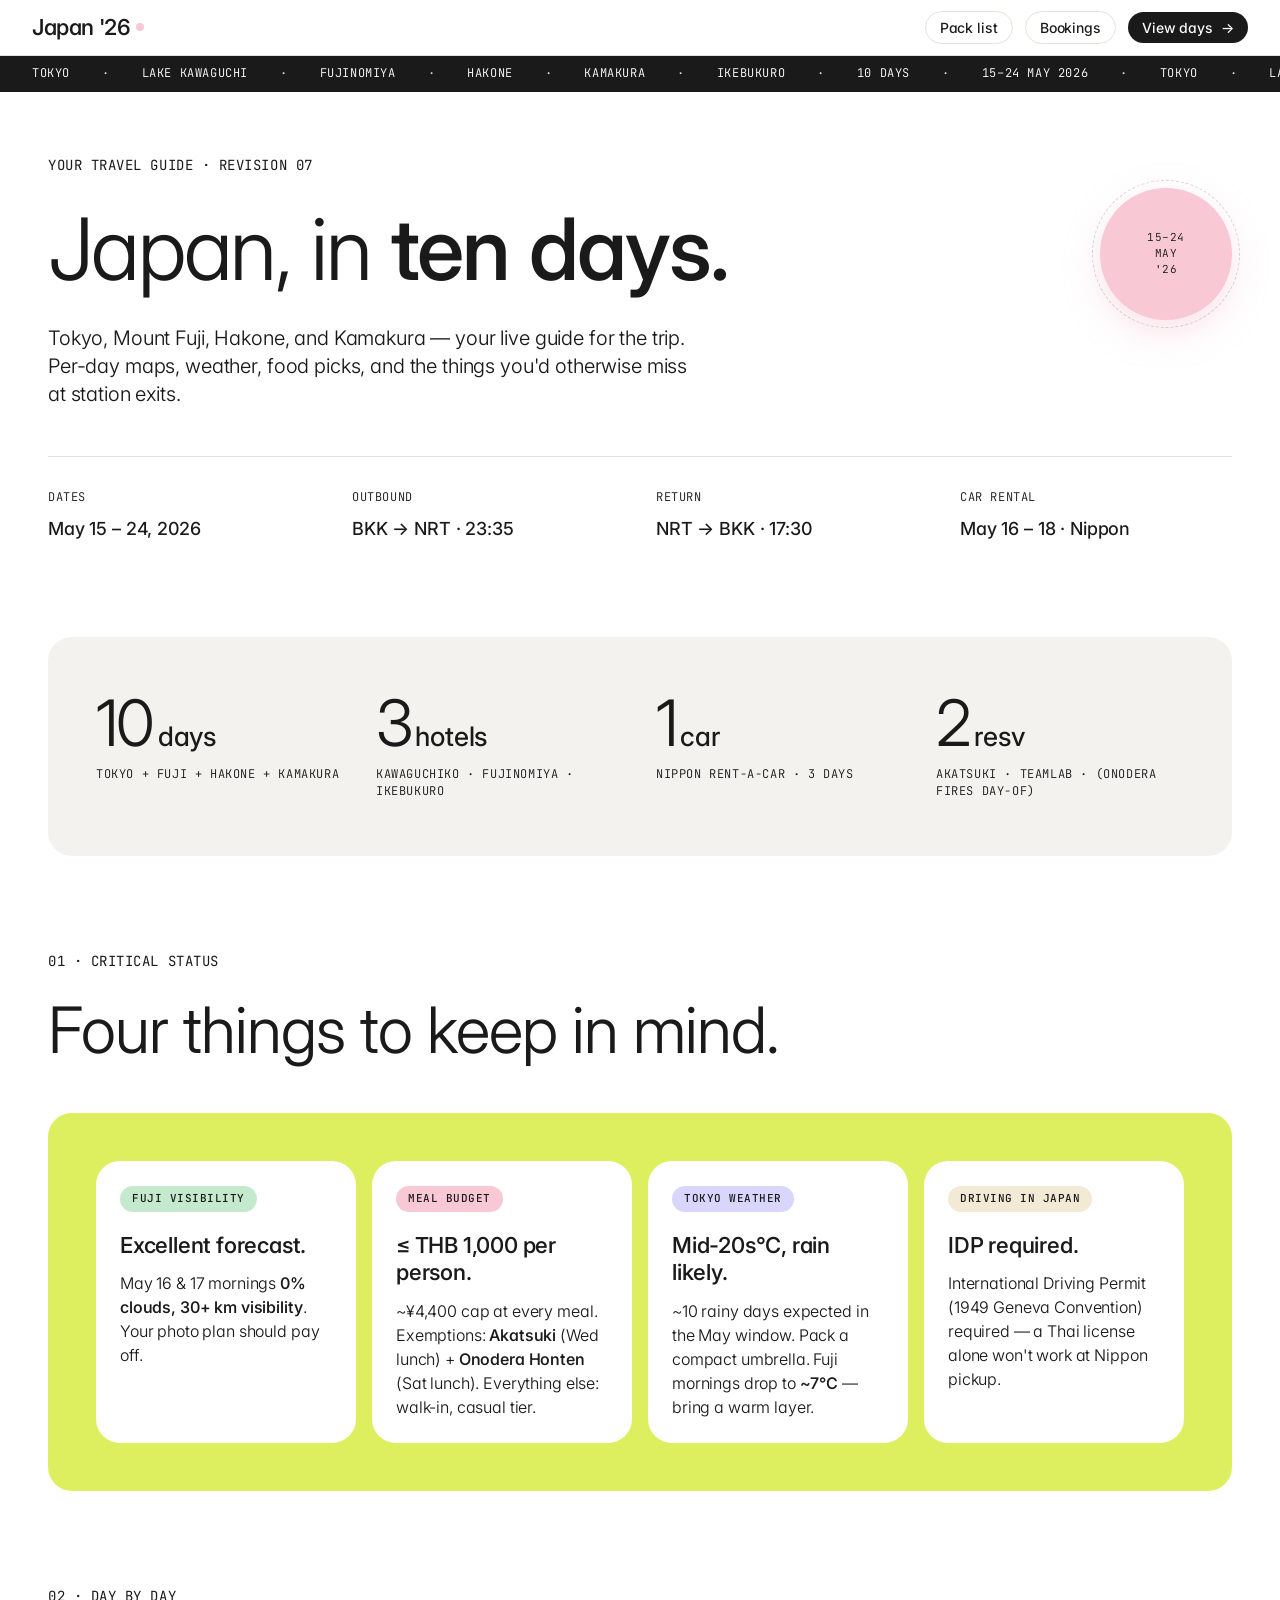
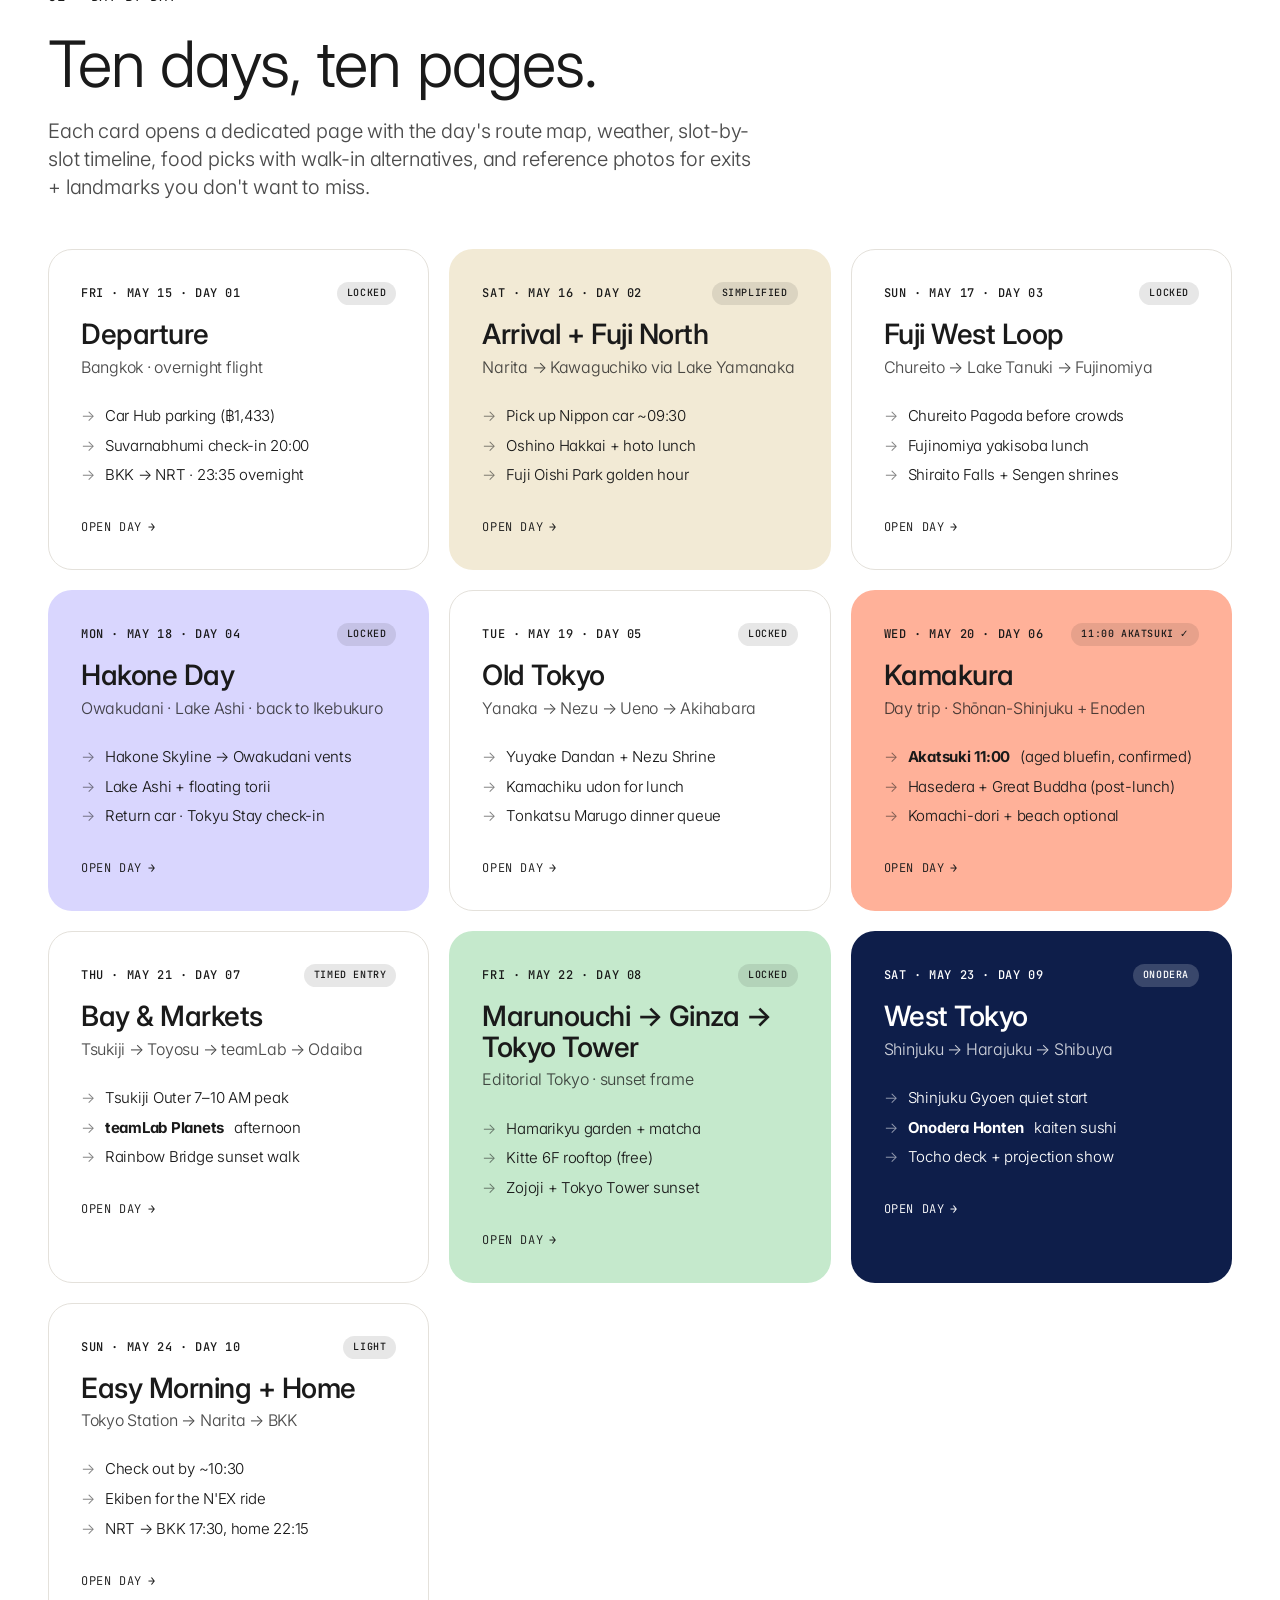
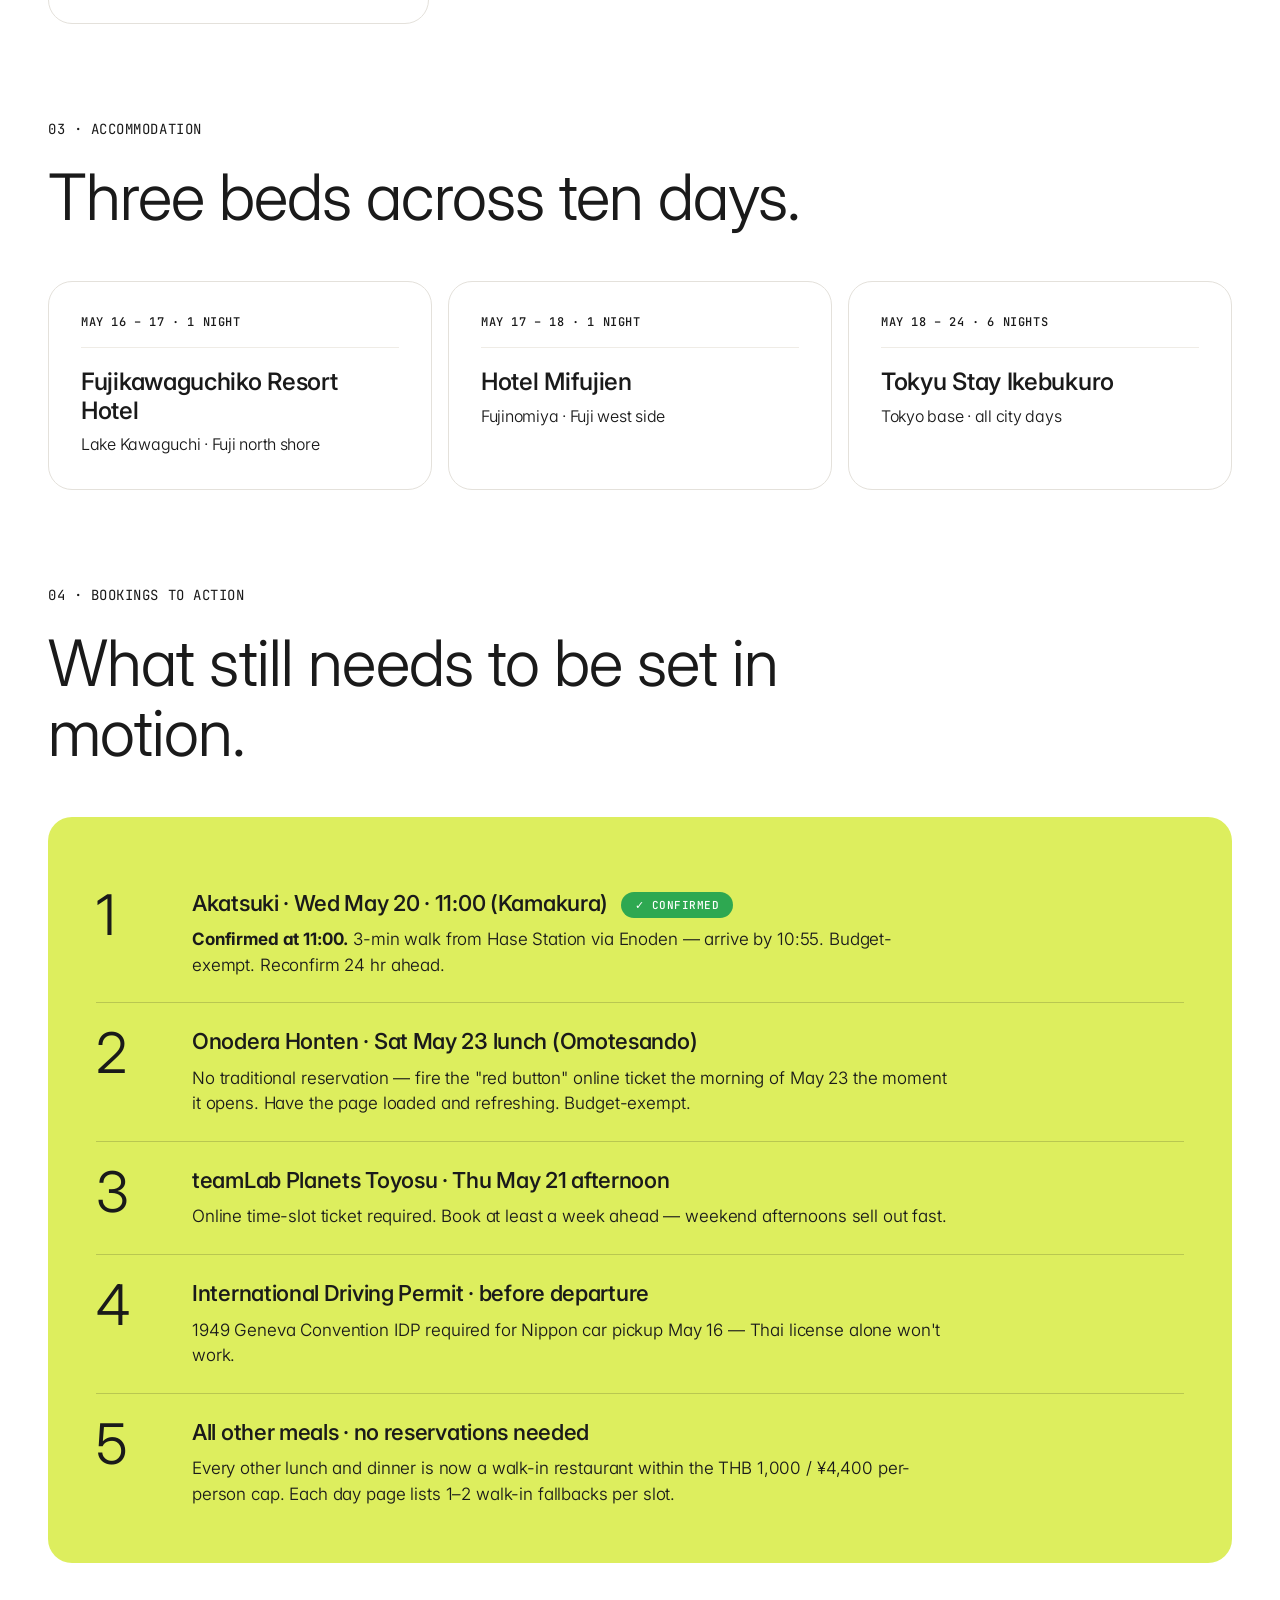
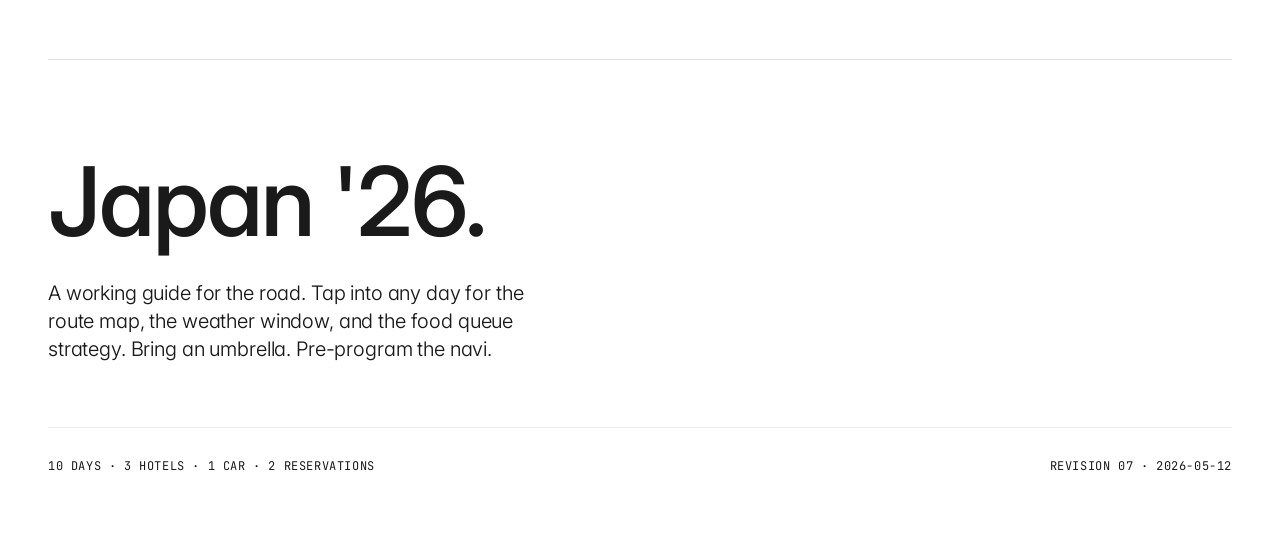
==== commit 999869c9: "Add pack list page with persistent checklist and sticky progress dock Co-Authored-By: Claude Opus 4." ====
--- a/index.html
+++ b/index.html
@@ -16,6 +16,7 @@
 <nav class="top-nav">
   <a class="wordmark" href="index.html">Japan '26<span class="dot"></span></a>
   <div class="nav-actions">
+    <a class="btn-secondary btn-sm" href="pack.html">Pack list</a>
     <a class="btn-secondary btn-sm" href="#bookings">Bookings</a>
     <a class="btn-primary btn-sm" href="#days">View days <span class="arrow">→</span></a>
   </div>
--- a/assets/styles.css
+++ b/assets/styles.css
@@ -1176,6 +1176,48 @@
   align-items: center;
   justify-content: center;
 }
+.nav-table {
+  width: 100%;
+  border-collapse: collapse;
+  font-size: 13px;
+}
+.nav-table th,
+.nav-table td {
+  text-align: left;
+  padding: 6px 8px 6px 0;
+  border-bottom: 1px solid var(--hairline);
+  vertical-align: top;
+}
+.nav-table th {
+  font-family: 'JetBrains Mono', monospace;
+  font-size: 11px;
+  letter-spacing: 0.4px;
+  text-transform: uppercase;
+  opacity: 0.65;
+  font-weight: 540;
+}
+.nav-table td.mc {
+  font-family: 'JetBrains Mono', monospace;
+  font-weight: 540;
+  white-space: nowrap;
+}
+.nav-table td.gps {
+  font-family: 'JetBrains Mono', monospace;
+  font-size: 12px;
+  opacity: 0.75;
+  white-space: nowrap;
+}
+.nav-table tr:last-child td { border-bottom: none; }
+.color-block .nav-table th,
+.color-block .nav-table td { border-bottom-color: rgba(26, 26, 26, 0.14); }
+.color-block .nav-table th { opacity: 0.55; }
+.nav-foot {
+  font-size: 12px;
+  line-height: 1.5;
+  opacity: 0.75;
+  margin: 16px 0 0;
+}
+.color-block .nav-foot { opacity: 0.7; }
 
 /* ============================================================
    TIPS / NOTE LINES
@@ -1379,6 +1421,311 @@
 }
 
 /* ============================================================
+   PACK LIST (pack.html)
+   ============================================================ */
+.pack-progress {
+  display: grid;
+  grid-template-columns: 1.1fr 0.7fr 1.4fr;
+  gap: 32px;
+  align-items: center;
+  padding: 40px 48px;
+  background: var(--surface-soft);
+  border-radius: 24px;
+}
+.pack-progress-stat {
+  display: flex;
+  flex-direction: column;
+  gap: 10px;
+}
+.pack-progress-stat .counter-value {
+  font-size: clamp(36px, 4.6vw, 56px);
+  font-weight: 340;
+  letter-spacing: -1.4px;
+  line-height: 0.95;
+}
+.pack-progress-bar-wrap {
+  display: flex;
+  flex-direction: column;
+  gap: 14px;
+  align-items: stretch;
+}
+.pack-progress-bar {
+  position: relative;
+  height: 8px;
+  background: rgba(26, 26, 26, 0.10);
+  border-radius: 999px;
+  overflow: hidden;
+}
+.pack-progress-fill {
+  position: absolute;
+  inset: 0 auto 0 0;
+  width: 0%;
+  background: var(--accent-sakura);
+  border-radius: 999px;
+  transition: width 360ms var(--ease-out);
+}
+.pack-reset {
+  align-self: flex-start;
+  cursor: pointer;
+}
+.pack-note {
+  margin-top: 16px;
+  opacity: 0.65;
+  text-transform: none;
+  letter-spacing: 0.02px;
+  font-size: 13px;
+  line-height: 1.45;
+  font-family: 'JetBrains Mono', monospace;
+}
+
+.pack-list {
+  margin-top: 8px;
+  display: flex;
+  flex-direction: column;
+}
+.pack-item {
+  display: grid;
+  grid-template-columns: 44px 1fr;
+  gap: 24px;
+  align-items: start;
+  padding: 22px 0;
+  border-bottom: 1px solid rgba(26, 26, 26, 0.18);
+  cursor: pointer;
+  transition: opacity 220ms var(--ease-out);
+}
+.pack-item:first-of-type { padding-top: 8px; }
+.pack-item:last-of-type { border-bottom: none; padding-bottom: 8px; }
+
+.pack-check {
+  position: relative;
+  display: inline-flex;
+  width: 36px;
+  height: 36px;
+}
+.pack-check input {
+  position: absolute;
+  inset: 0;
+  width: 100%;
+  height: 100%;
+  opacity: 0;
+  margin: 0;
+  cursor: pointer;
+  z-index: 2;
+}
+.pack-check-box {
+  position: absolute;
+  inset: 0;
+  border-radius: 50%;
+  background: var(--canvas);
+  border: 1.5px solid rgba(26, 26, 26, 0.28);
+  display: flex;
+  align-items: center;
+  justify-content: center;
+  transition: background 220ms var(--ease-out), border-color 220ms var(--ease-out), transform 200ms var(--ease-out);
+}
+.pack-check-box::after {
+  content: "";
+  width: 14px;
+  height: 8px;
+  border-left: 2px solid var(--ink);
+  border-bottom: 2px solid var(--ink);
+  transform: rotate(-45deg) translate(1px, -2px) scale(0.6);
+  opacity: 0;
+  transition: opacity 220ms var(--ease-out), transform 220ms var(--ease-out);
+}
+.pack-check input:focus-visible + .pack-check-box {
+  outline: 2px solid var(--ink);
+  outline-offset: 3px;
+}
+.pack-item:hover .pack-check-box {
+  border-color: var(--ink);
+  transform: scale(1.05);
+}
+.pack-check input:checked + .pack-check-box {
+  background: var(--accent-sakura);
+  border-color: var(--accent-sakura);
+}
+.pack-check input:checked + .pack-check-box::after {
+  opacity: 1;
+  transform: rotate(-45deg) translate(1px, -2px) scale(1);
+}
+
+.pack-title {
+  font-size: 22px;
+  font-weight: 540;
+  line-height: 1.30;
+  letter-spacing: -0.30px;
+  margin-bottom: 8px;
+  transition: opacity 220ms var(--ease-out), text-decoration-color 220ms;
+}
+.pack-body {
+  font-size: 16px;
+  font-weight: 330;
+  line-height: 1.50;
+  letter-spacing: -0.14px;
+  max-width: 760px;
+  transition: opacity 220ms var(--ease-out);
+}
+
+.pack-item.is-packed .pack-title {
+  text-decoration: line-through;
+  text-decoration-thickness: 1.5px;
+  text-decoration-color: rgba(26, 26, 26, 0.5);
+  opacity: 0.55;
+}
+.pack-item.is-packed .pack-body {
+  opacity: 0.55;
+}
+
+@media (max-width: 768px) {
+  .pack-progress {
+    grid-template-columns: 1fr 1fr;
+    padding: 32px 24px;
+    gap: 24px;
+    border-radius: 0;
+    margin-left: -24px;
+    margin-right: -24px;
+  }
+  .pack-progress-bar-wrap {
+    grid-column: 1 / -1;
+  }
+  .pack-item {
+    grid-template-columns: 36px 1fr;
+    gap: 16px;
+    padding: 18px 0;
+  }
+  .pack-check { width: 30px; height: 30px; }
+  .pack-check-box::after { width: 12px; height: 7px; }
+  .pack-title { font-size: 18px; }
+  .pack-body { font-size: 15px; }
+}
+@media (max-width: 480px) {
+  .pack-progress {
+    grid-template-columns: 1fr;
+    padding: 24px 16px;
+    margin-left: -16px;
+    margin-right: -16px;
+  }
+  .pack-progress-stat .counter-value { font-size: 36px; letter-spacing: -1px; }
+}
+
+/* Bottom-docked sticky progress (revealed once main strip scrolls past) */
+.pack-dock {
+  position: fixed;
+  left: 0;
+  right: 0;
+  bottom: 0;
+  z-index: 90;
+  background: rgba(255, 255, 255, 0.94);
+  backdrop-filter: saturate(140%) blur(10px);
+  -webkit-backdrop-filter: saturate(140%) blur(10px);
+  border-top: 1px solid var(--hairline);
+  padding-bottom: env(safe-area-inset-bottom, 0px);
+  transform: translateY(110%);
+  opacity: 0;
+  pointer-events: none;
+  transition: transform 420ms var(--ease-out), opacity 320ms var(--ease-out);
+}
+.pack-dock.is-visible {
+  transform: translateY(0);
+  opacity: 1;
+  pointer-events: auto;
+}
+.pack-dock-inner {
+  display: block;
+  width: 100%;
+  max-width: 980px;
+  margin: 0 auto;
+  padding: 0 48px;
+  background: none;
+  border: none;
+  text-align: left;
+  font: inherit;
+  color: inherit;
+  cursor: pointer;
+}
+.pack-dock-bar {
+  position: relative;
+  height: 4px;
+  background: rgba(26, 26, 26, 0.10);
+  overflow: hidden;
+}
+.pack-dock-fill {
+  position: absolute;
+  inset: 0 auto 0 0;
+  width: 0%;
+  background: var(--accent-sakura);
+  transition: width 360ms var(--ease-out);
+}
+.pack-dock-row {
+  display: flex;
+  align-items: center;
+  justify-content: space-between;
+  gap: 16px;
+  padding: 14px 0;
+}
+.pack-dock-stat {
+  display: flex;
+  flex-direction: column;
+  gap: 2px;
+}
+.pack-dock-value {
+  font-size: 22px;
+  font-weight: 540;
+  letter-spacing: -0.4px;
+  line-height: 1.0;
+}
+.pack-dock-label {
+  font-family: 'JetBrains Mono', monospace;
+  font-size: 11px;
+  letter-spacing: 0.55px;
+  text-transform: uppercase;
+  opacity: 0.65;
+}
+.pack-dock-pct {
+  display: flex;
+  flex-direction: column;
+  align-items: flex-end;
+  gap: 2px;
+}
+.pack-dock-pct-value {
+  font-size: 22px;
+  font-weight: 540;
+  letter-spacing: -0.4px;
+  line-height: 1.0;
+}
+.pack-dock-hint {
+  font-family: 'JetBrains Mono', monospace;
+  font-size: 10px;
+  letter-spacing: 0.5px;
+  text-transform: uppercase;
+  opacity: 0.45;
+}
+.pack-dock-inner:hover .pack-dock-hint { opacity: 0.8; }
+
+/* Reserve bottom space so the dock never covers the last items */
+body.has-pack-dock { padding-bottom: 76px; }
+
+@media (max-width: 768px) {
+  .pack-dock-inner { padding: 0 24px; }
+  .pack-dock-row { padding: 12px 0; }
+  .pack-dock-value, .pack-dock-pct-value { font-size: 19px; }
+  .pack-dock-hint { display: none; }
+  body.has-pack-dock { padding-bottom: 72px; }
+}
+@media (max-width: 480px) {
+  .pack-dock-inner { padding: 0 16px; }
+  .pack-dock-value, .pack-dock-pct-value { font-size: 17px; }
+  body.has-pack-dock { padding-bottom: 68px; }
+}
+@media (prefers-reduced-motion: reduce) {
+  .pack-dock {
+    transform: none;
+    transition: opacity 200ms linear;
+  }
+}
+
+/* ============================================================
    REDUCED MOTION
    ============================================================ */
 @media (prefers-reduced-motion: reduce) {
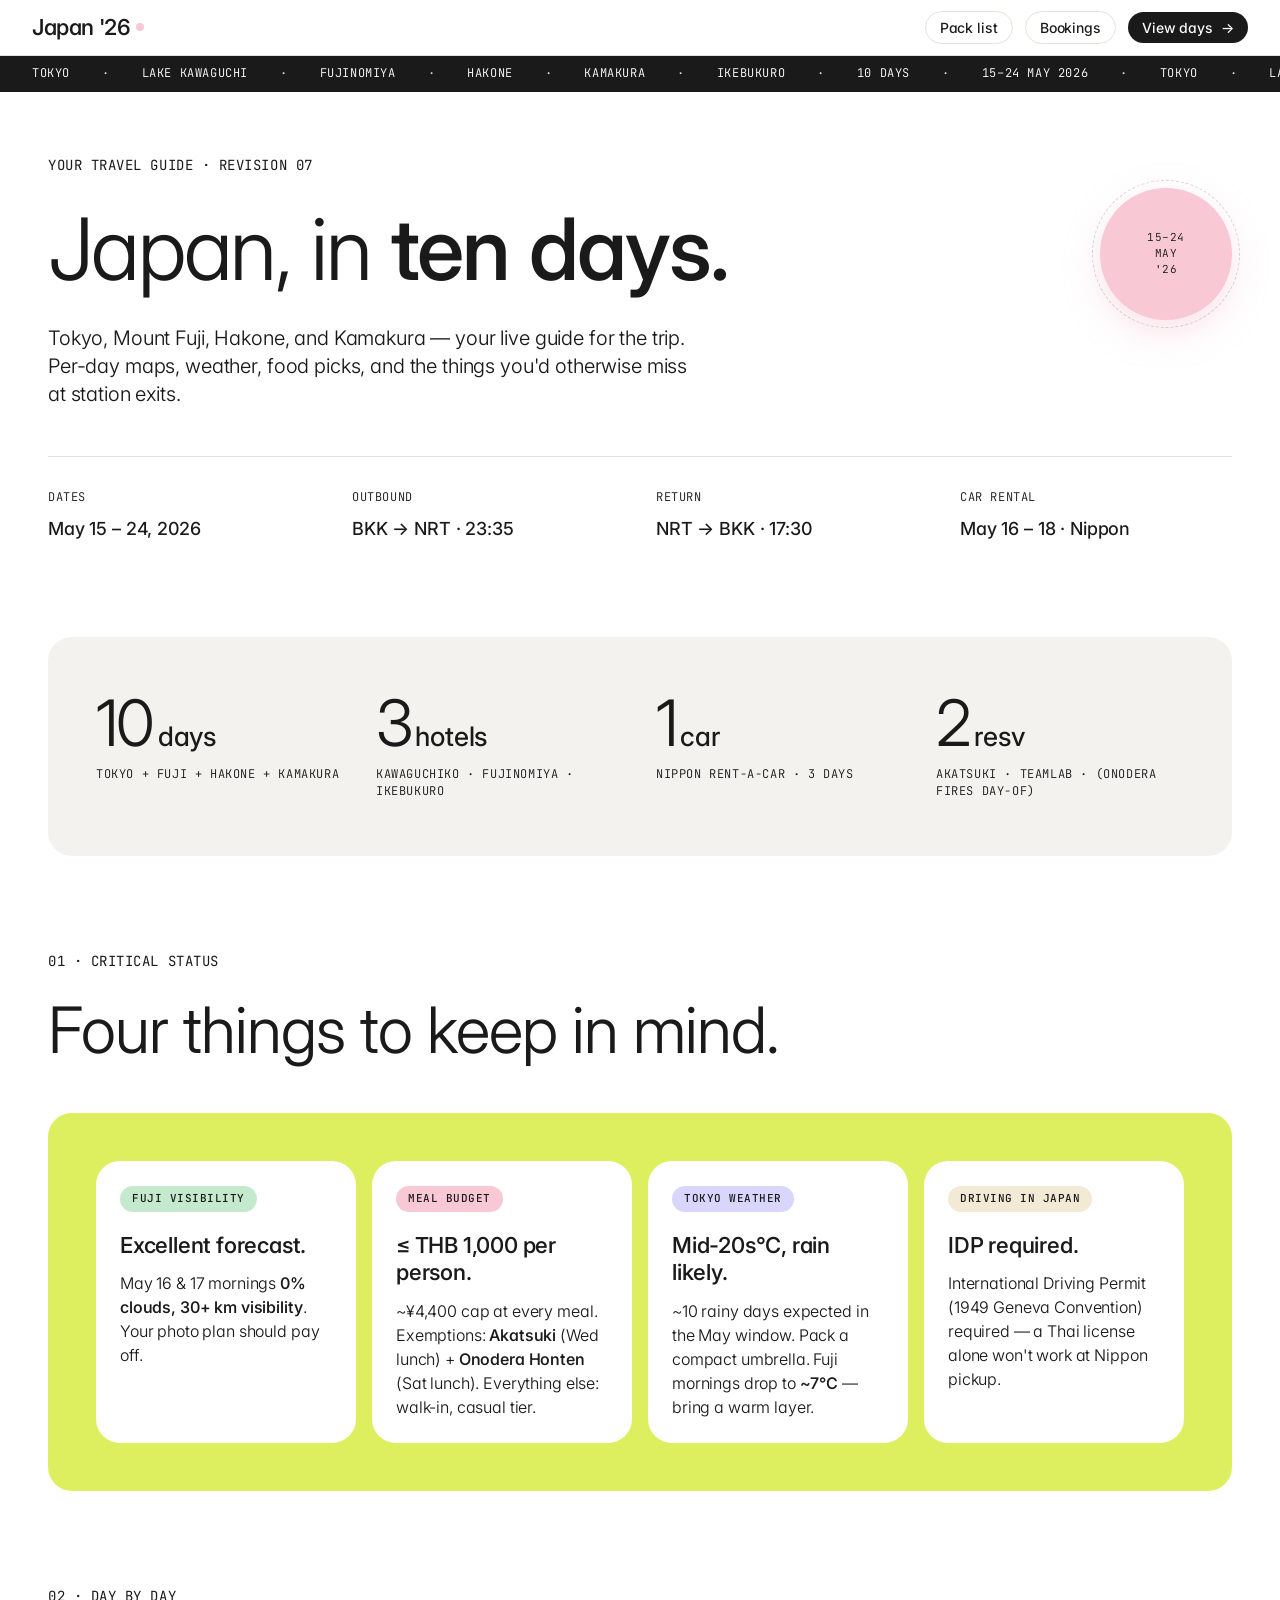
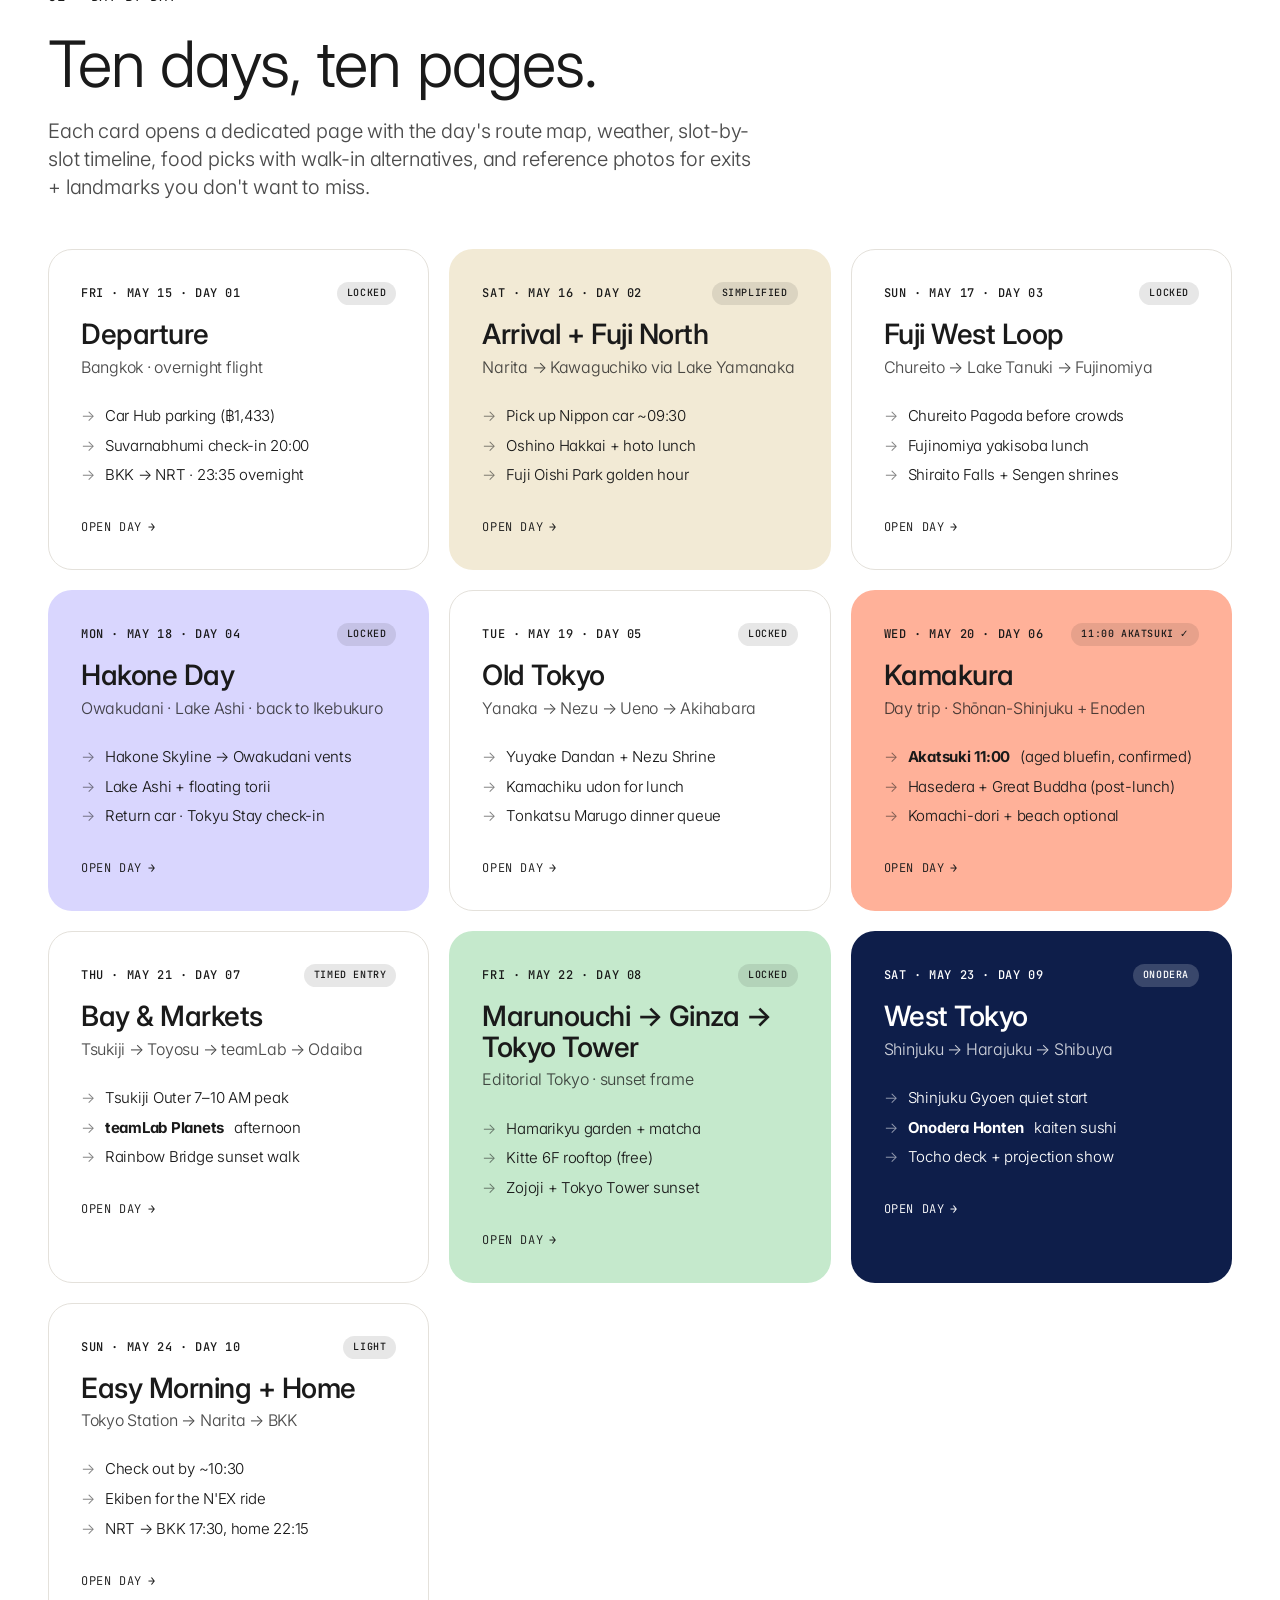
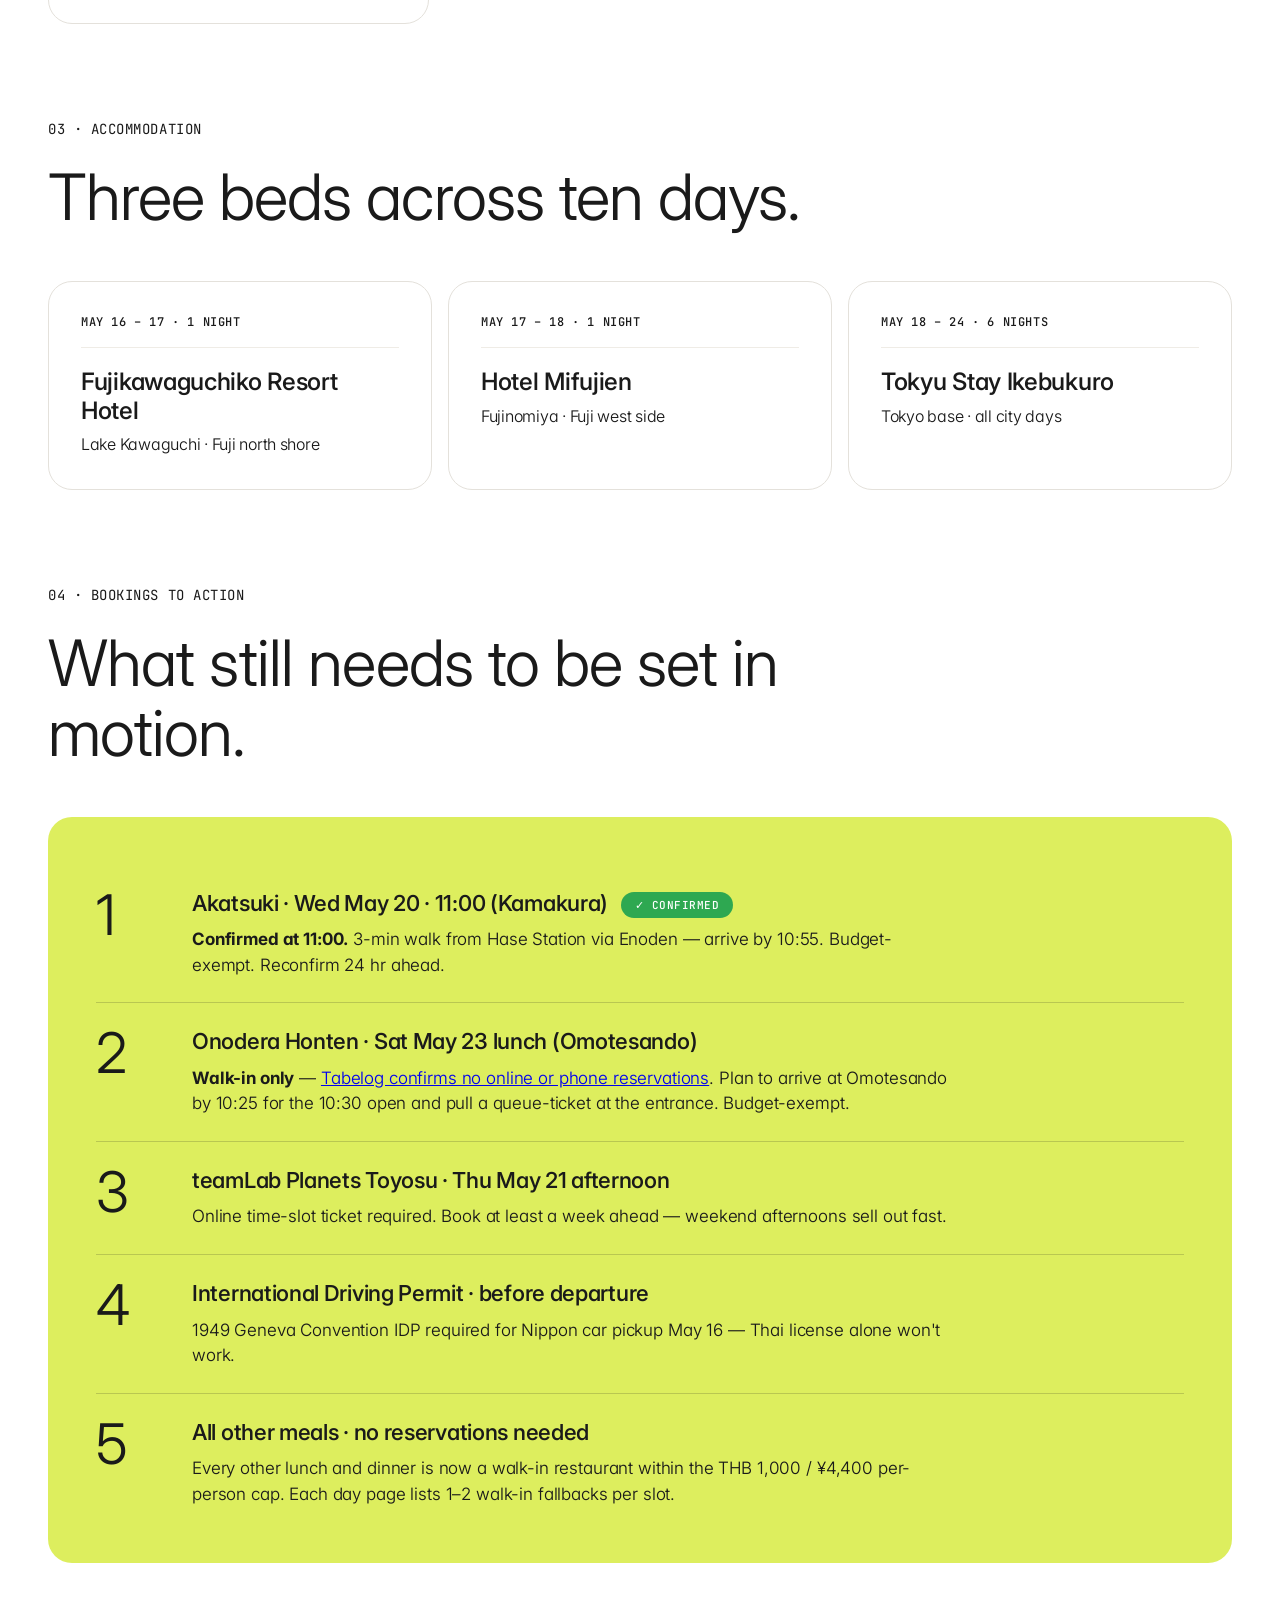
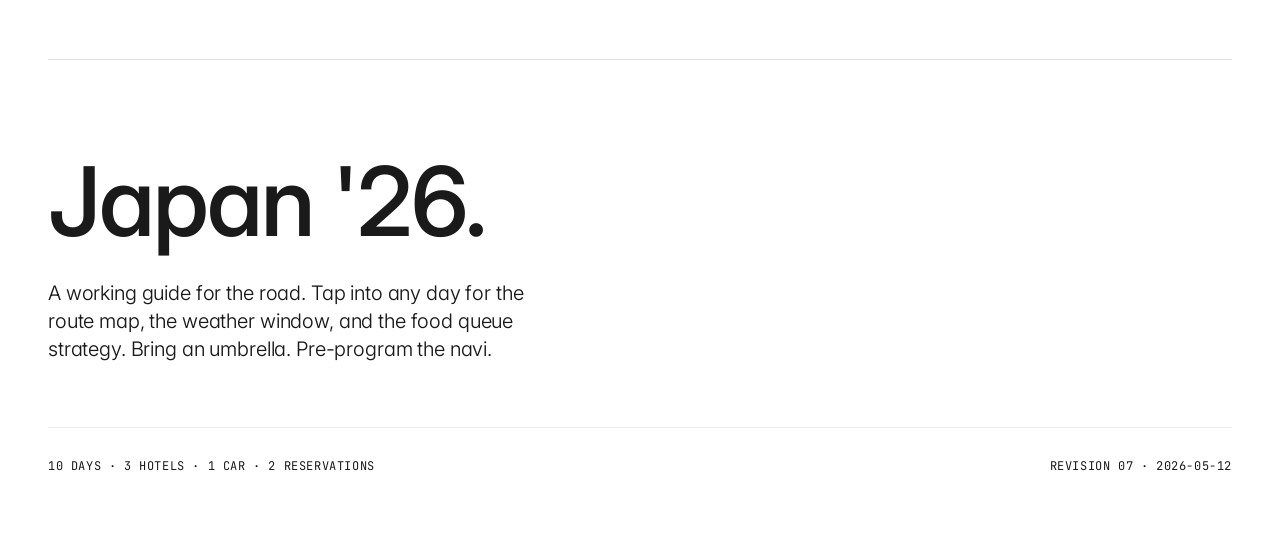
==== commit 60dc6085: "Correct Onodera Honten to walk-in only, drop sleep mask item Tabelog confirms Kaiten Sushi Ginza Ono" ====
--- a/index.html
+++ b/index.html
@@ -8,7 +8,7 @@
 <link rel="preconnect" href="https://fonts.googleapis.com">
 <link rel="preconnect" href="https://fonts.gstatic.com" crossorigin>
 <link href="https://fonts.googleapis.com/css2?family=Inter:wght@100..900&family=JetBrains+Mono:wght@400;500;600&display=swap" rel="stylesheet">
-<link rel="stylesheet" href="assets/styles.css">
+<link rel="stylesheet" href="assets/styles.css?v=2">
 </head>
 <body>
 
@@ -16,7 +16,7 @@
 <nav class="top-nav">
   <a class="wordmark" href="index.html">Japan '26<span class="dot"></span></a>
   <div class="nav-actions">
-    <a class="btn-secondary btn-sm" href="pack.html">Pack list</a>
+    <a class="btn-secondary btn-sm nav-pack-link" href="pack.html">Pack list</a>
     <a class="btn-secondary btn-sm" href="#bookings">Bookings</a>
     <a class="btn-primary btn-sm" href="#days">View days <span class="arrow">→</span></a>
   </div>
@@ -303,7 +303,7 @@
           <div class="booking-num">2</div>
           <div>
             <div class="booking-title">Onodera Honten · Sat May 23 lunch (Omotesando)</div>
-            <div class="booking-body">No traditional reservation — fire the "red button" online ticket the morning of May 23 the moment it opens. Have the page loaded and refreshing. Budget-exempt.</div>
+            <div class="booking-body"><strong>Walk-in only</strong> — <a href="https://tabelog.com/en/tokyo/A1306/A130602/13264172/" target="_blank" rel="noopener">Tabelog confirms no online or phone reservations</a>. Plan to arrive at Omotesando by 10:25 for the 10:30 open and pull a queue-ticket at the entrance. Budget-exempt.</div>
           </div>
         </div>
         <div class="booking">
@@ -344,6 +344,6 @@
 </div>
 
 <script src="assets/routes.js"></script>
-<script src="assets/app.js"></script>
+<script src="assets/app.js?v=2"></script>
 </body>
 </html>
--- a/assets/styles.css
+++ b/assets/styles.css
@@ -1318,6 +1318,14 @@
 }
 @media (max-width: 768px) {
   .top-nav .nav-actions .btn-secondary { display: none; }
+  .top-nav .nav-actions .btn-secondary.nav-pack-link {
+    display: inline-flex;
+    white-space: nowrap;
+    padding: 6px 12px;
+    font-size: 13px;
+  }
+  .top-nav .nav-actions .btn-primary { white-space: nowrap; }
+  .top-nav .nav-actions { gap: 8px; }
   .top-nav .nav-actions .crumb { display: none; }
   .container, .container-narrow { padding: 40px 24px; }
   section { margin-bottom: 64px; }
